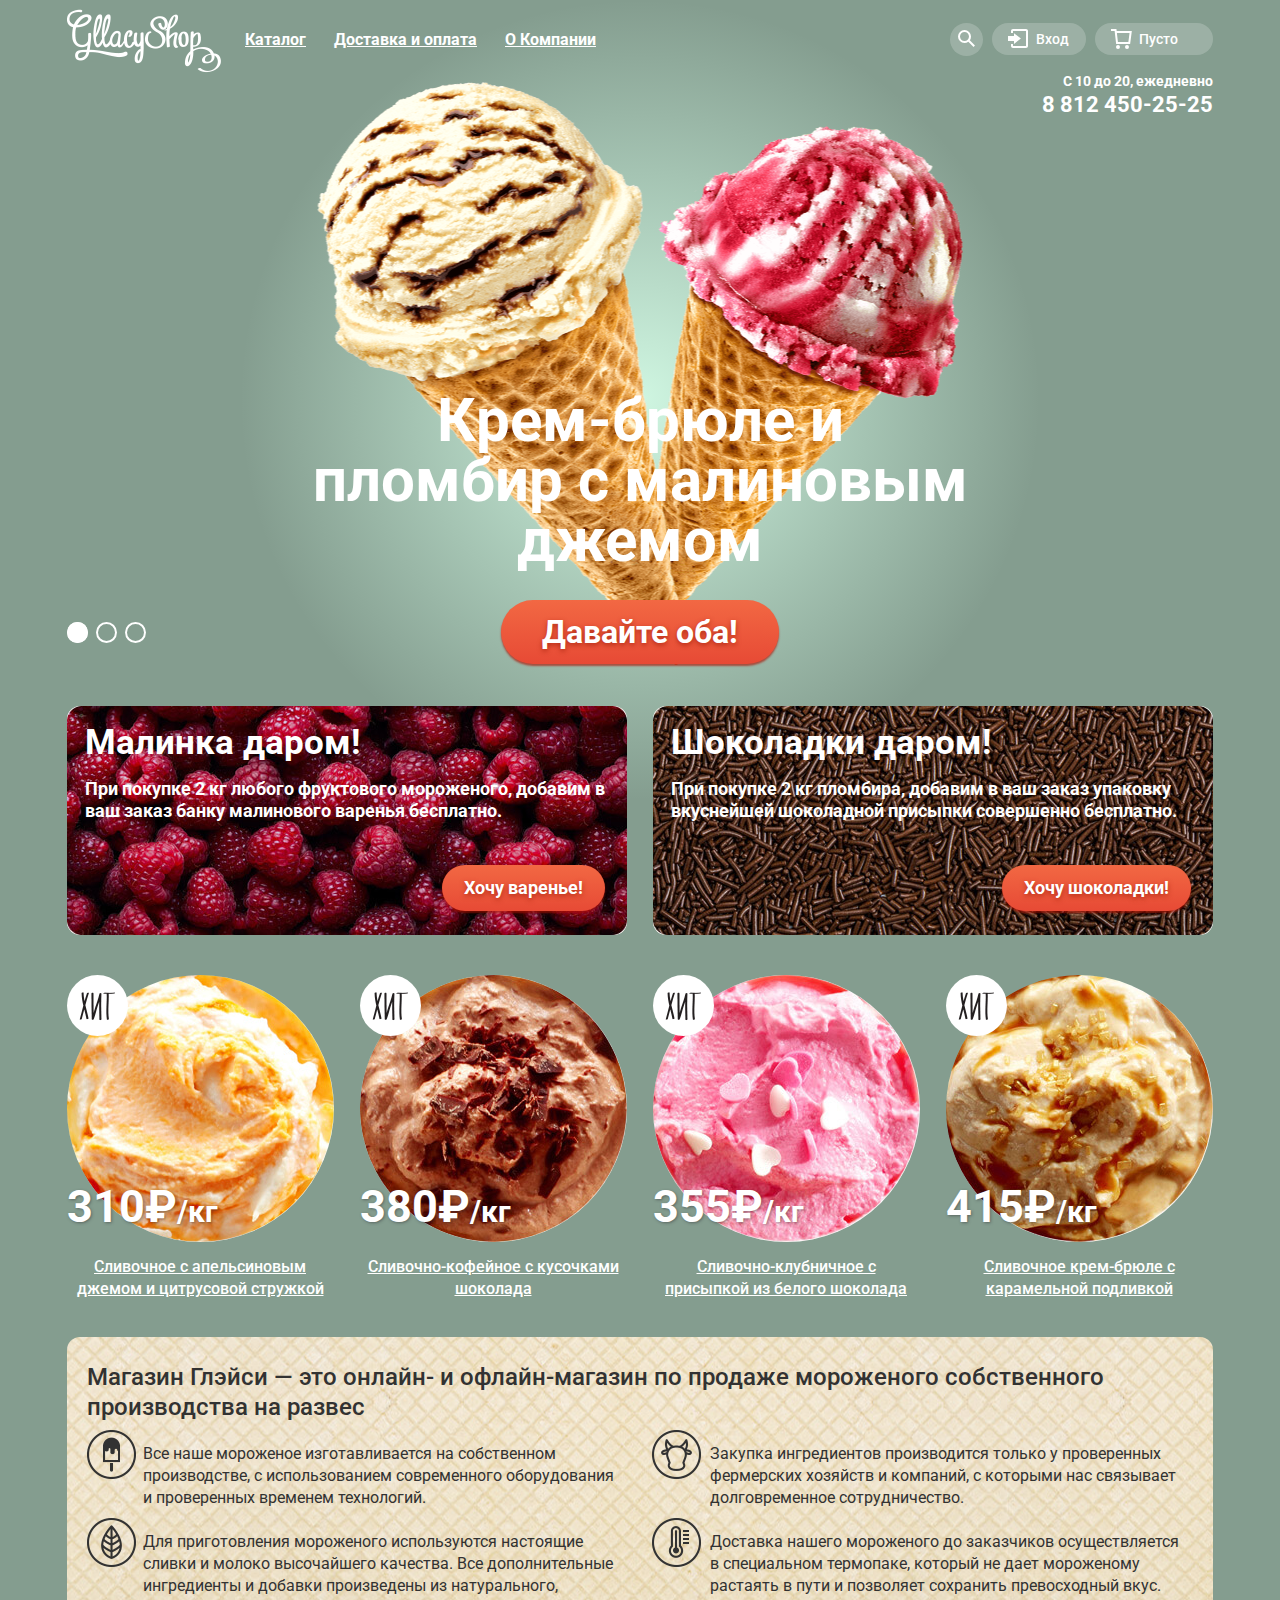
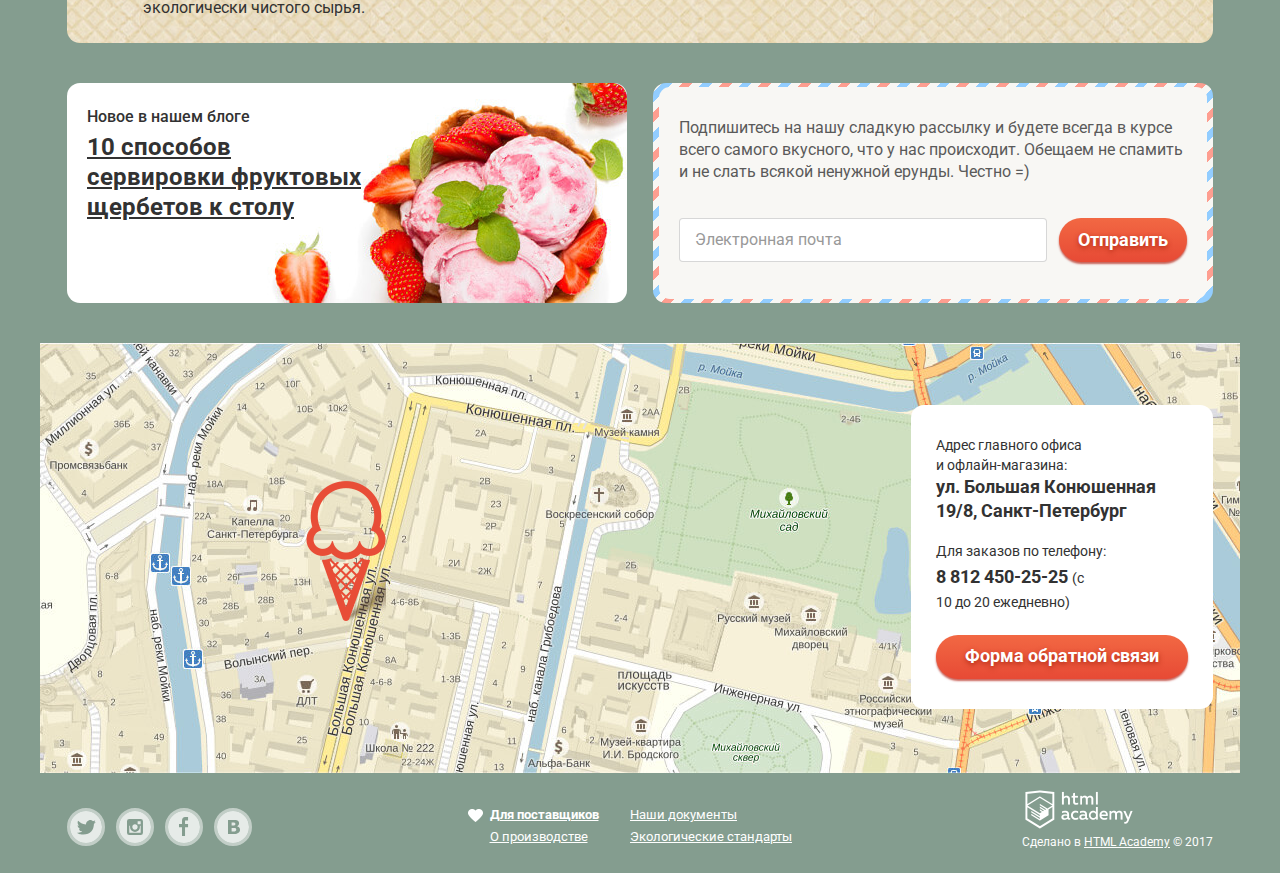
==== index.html @ e3d8ec38 "закончил стилизацию" ====
<!DOCTYPE html>
<html lang="ru">
  <head>
    <meta charset="utf-8">
    <title>Глейси</title>
    <link href="https://fonts.googleapis.com/css?family=Roboto:400,500,700&amp;subset=cyrillic" rel="stylesheet">
    <link rel="stylesheet" href="css/normalize.css">
    <link rel="stylesheet" href="css/style.css">
  </head>
  <body class="index-raspberries">
    <div class="container">
      <header class="main-header">
        <nav class="main-navigation">
          <a class="logo"><img src="img/logo.png" width="154" height="64" alt="Логотип магазина Глейси"></a>
          <ul class="menu-list">
            <li class="menu-item catalog">
              <a href="#">Каталог</a>
              <ul class="catalog-list">
                <li class="catalog-item">
                  <a href="#">Новинки</a>
                </li>
                <li class="catalog-item cream">
                  <a href="catalog-cream.html">Сливочное</a>
                </li>
                <li class="catalog-item">
                  <a href="#">Щербеты</a>
                </li>
                <li class="catalog-item">
                  <a href="#">Фруктовый лед</a>
                </li>
                <li class="catalog-item">
                  <a href="#">Мелорин</a>
                </li>
              </ul>
            </li>
            <li class="menu-item">
              <a href="#">Доставка и оплата</a>
            </li>
            <li class="menu-item">
              <a href="#">О Компании</a>
            </li>
          </ul>
          <ul class="user-navigation">
            <li class="navigation-item search-site">
              <a class="navigation-link search-link" href="#">
                <span class="visually-hidden">Поиск по сайту</span>
                <svg class="search-icon" xmlns="http://www.w3.org/2000/svg" width="17" height="17"><path fill="#FFF" d="M16.958 15.527L11.75 10.32A6.455 6.455 0 0 0 13 6.5 6.5 6.5 0 1 0 6.5 13a6.465 6.465 0 0 0 3.839-1.263l5.205 5.204 1.414-1.414zM6.5 11C4.019 11 2 8.981 2 6.5S4.019 2 6.5 2 11 4.019 11 6.5 8.981 11 6.5 11z"/></svg>
              </a>
              <form class="form-search" action="https://echo.htmlacademy.ru" method="post">
                <label class="visually-hidden" for="search">Введите запрос для поиска</label>
                <input class="input-search" type="search" id="search" name="search" placeholder="Что ищем?">
              </form>
            </li>
            <li class="navigation-item user-login">
              <a class="navigation-link login-link" href="#">
                <svg class="user-icon" xmlns="http://www.w3.org/2000/svg" width="21" height="19"><g fill="#FFF"><path d="M6 14.875L12.917 9.5 6 4.125v2.917H-.042v4.917H6z"/><path d="M18 0H5C3.9 0 3 .9 3 2v2h2V2h13v15H5v-2H3v2c0 1.1.9 2 2 2h13c1.1 0 2-.9 2-2V2c0-1.1-.9-2-2-2z"/></g></svg>
                Вход</a>
              <form class="user-data" action="https://echo.htmlacademy.ru" method="post">
                <label class="visually-hidden" for="user-email">Электронная почта</label>
                <input type="email" id="user-email" name="email" placeholder="Электронная почта">
                <label class="visually-hidden" for="user-password">Пароль</label>
                <input type="password" id="user-password" name="password" placeholder="Пароль">
                <div class="user-wrapper">
                  <button class="btn btn-user" type="submit" name="button">Войти</button>
                  <p>
                    <a class="restore-password" href="#">Забыли пароль?</a>
                    <a class="new-registration" href="#">Новая регистрация</a>
                  </p>
                </div>
              </form>
            </li>
            <li class="navigation-item basket">
              <a class="navigation-link basket-link" href="#">
                <span class="visually-hidden">Ваша карзина: </span>
                <svg class="basket-icon" xmlns="http://www.w3.org/2000/svg" width="21" height="20"><g fill="#FFF"><path d="M5.657 2.031L5.422 0H0v2h3.64l1.5 13h13.988l1.699-12.969H5.657zM17.372 13H6.922L5.888 4.031h12.66L17.372 13z"/><polygon points="5.888,4.031 6.922,13 17.372,13 18.548,4.031 "/><circle cx="6.984" cy="18" r="2"/><circle cx="15.984" cy="18" r="2"/></g></svg>
                Пусто</a>
            </li>
          </ul>
        </nav>
        <div class="header-contacts">
          <p class="header-time">С 10 до 20, ежедневно</p>
          <a class="header-telefon" href="tel:88124502525">8 812 450-25-25</a>
        </div>
      </header>
    </div>
    <main>
      <h1 class="visually-hidden">Магазин мороженного Глейси</h1>
      <div class="container">
        <section class="sliders">
          <ul class="slider-list">
            <li class="slider-item slider-active">
              <h2 class="slider-title">Крем-брюле и пломбир с малиновым джемом</h2>
			  <p class="slider-img image-raspberries">
			    <img width="647" height="584" src="img/raspberries.png" alt="Крем-брюле и пломбир с малиновым джемом">
			  </p>
              <a class="btn btn-slider" href="#">Давайте оба!</a>
            </li>
            <li class="slider-item">
              <h2 class="slider-title">Шоколадный пломбир и лимонный сорбет</h2>
			  <p class="slider-img image-lemon">
			    <img width="644" height="582" src="img/lemon.png" alt="Шоколадный пломбир и лимонный сорбет">
			  </p>
              <a class="btn btn-slider" href="#">Давайте оба!</a>
            </li>
            <li class="slider-item">
              <h2 class="slider-title">Пломбир с помадкой и клубничный щербет</h2>
			  <p class="slider-img image-strawberry">
			    <img width="639" height="582" src="img/strawberry.png" alt="Пломбир с помадкой и клубничный щербет">
			  </p>
              <a class="btn btn-slider" href="#">Давайте оба!</a>
            </li>
          </ul>
          <ul class="sliders-switch">
            <li class="switch-item">
              <button class="switch switch-active" type="button">
                <span class="visually-hidden">Слайд 1</span>
              </button>
            </li>
            <li class="switch-item">
              <button class="switch" type="button">
                <span class="visually-hidden">Слайд 2</span>
              </button>
            </li>
            <li class="switch-item">
              <button class="switch" type="button">
                <span class="visually-hidden">Слайд 3</span>
              </button>
            </li>
          </ul>
        </section>
        <section class="promotions">
          <h2 class="visually-hidden">Промо-акции магазина</h2>
          <ul class="promotion-list">
            <li class="promotion-item promotion-raspberries">
              <h3 class="promotion-title">Малинка даром!</h3>
              <p class="promotion-page">При покупке 2 кг любого фруктового мороженого, добавим в ваш заказ банку малинового варенья бесплатно.</p>
              <a class="btn btn-promotion" href="#">Хочу варенье!</a>
            </li>
            <li class="promotion-item promotion-chocolate">
              <h3 class="promotion-title">Шоколадки даром!</h3>
              <p class="promotion-page">При покупке 2 кг пломбира, добавим в ваш заказ упаковку вкуснейшей шоколадной присыпки совершенно бесплатно.</p>
              <a class="btn btn-promotion" href="#">Хочу шоколадки!</a>
            </li>
          </ul>
        </section>
        <section class="hits-products">
          <h2 class="visually-hidden">Лидеры продаж</h2>
          <ul class="product-list">
            <li class="product-item product-hit">
              <h3 class="product-title"><a href="#"><span class = "link">Сливочное с апельсиновым джемом и цитрусовой стружкой</span></a></h3>
              <p class="product-image">
                <img width="267" height="267" src="img/product1.jpg" alt="Сливочное с апельсиновым джемом и цитрусовой стружкой">
              </p>
              <p class="product-price">310₽<span class="price-weight">/кг</span></p>
              <a class="btn btn-product" href="#">Быстрый просмотр</a>
            </li>
            <li class="product-item product-hit">
              <h3 class="product-title"><a href="#">Сливочно-кофейное с кусочками шоколада</a></h3>
              <p class="product-image">
                <img width="267" height="267" src="img/product2.jpg" alt="Сливочно-кофейное с кусочками шоколада">
              </p>
              <p class="product-price">380₽<span class="price-weight">/кг</span></p>
              <a class="btn btn-product" href="#">Быстрый просмотр</a>
            </li>
            <li class="product-item product-hit">
              <h3 class="product-title"><a href="#">Сливочно-клубничное с присыпкой из белого шоколада</a></h3>
              <p class="product-image">
                <img width="267" height="267" src="img/product3.jpg" alt="Сливочно-клубничное с присыпкой из белого шоколада">
              </p>
              <p class="product-price">355₽<span class="price-weight">/кг</span></p>
              <a class="btn btn-product" href="#">Быстрый просмотр</a>
            </li>
            <li class="product-item product-hit">
              <h3 class="product-title"><a href="#">Сливочное крем-брюле с карамельной подливкой</a></h3>
              <p class="product-image">
                <img width="267" height="267" src="img/product4.jpg" alt="Сливочное с апельсиновым джемом и цитрусовой стружкой">
              </p>
              <p class="product-price">415₽<span class="price-weight">/кг</span></p>
              <a class="btn btn-product" href="#">Быстрый просмотр</a>
            </li>
          </ul>
        </section>
        <section class="info">
          <h2>Магазин Глэйси — это онлайн- и офлайн-магазин по продаже мороженого собственного производства на развес</h2>
          <ul class="info-list">
            <li class="info-item info-manufacture">
              <p>Все наше мороженое изготавливается на собственном производстве, с использованием современного оборудования и проверенных временем технологий.</p>
            </li>
            <li class="info-item info-provider">
              <p>Закупка ингредиентов  производится только у проверенных фермерских хозяйств и компаний, с которыми нас связывает долговременное сотрудничество.</p>
            </li>
            <li class="info-item info-ingredients">
              <p>Для приготовления мороженого используются настоящие сливки и молоко высочайшего качества. Все дополнительные ингредиенты и добавки произведены из натурального, экологически чистого сырья.</p>
            </li>
            <li class="info-item info-delivery">
              <p>Доставка нашего мороженого до заказчиков осуществляется в специальном термопаке, который не дает мороженому растаять в пути и позволяет сохранить превосходный вкус.</p>
            </li>
          </ul>
        </section>
        <div class="index-column">
          <article class="blog">
            <p class="blog-page">Новое в нашем блоге</p>
            <h2 class="blog-title">
              <a href="#">10 способов сервировки фруктовых щербетов к столу</a>
            </h2>
          </article>
          <section class="subscription">
            <h2 class="visually-hidden">Подписка на наши новости</h2>
            <div class="subscription-wrapper">
              <p class="subscription-page">Подпишитесь на нашу сладкую рассылку и будете всегда в курсе всего самого вкусного, что у нас происходит. Обещаем не спамить и не слать всякой ненужной ерунды. Честно =)</p>
              <form class="subscription-form" action="https://echo.htmlacademy.ru" method="post">
                <p class="form-email">
                  <label class="visually-hidden" for="email">Ваша электронная почта</label>
                  <input type="email" id="email" name="email" placeholder="Электронная почта">
                </p>
                <button class="btn btn-form" type="submit">Отправить</button>
              </form>
            </div>
          </section>
        </div>
      </div>
      <section class="contacts">
        <h2 class="visually-hidden">Наши контакты</h2>
        <div class="map">
          <p class="map-image">
            <img width="1200" height="430" src="img/map.jpg" alt="ул. Большая Конюшенная 19/8, Санкт-Петербург">
          </p>
          <iframe src="https://www.google.com/maps/embed?pb=!1m18!1m12!1m3!1d1998.6036253003151!2d30.32085871621117!3d59.9387191690541!2m3!1f0!2f0!3f0!3m2!1i1024!2i768!4f13.1!3m3!1m2!1s0x4696310fca145cc1%3A0x42b32648d8238007!2z0JHQvtC70YzRiNCw0Y8g0JrQvtC90Y7RiNC10L3QvdCw0Y8g0YPQuy4sIDE5LzgsINCh0LDQvdC60YIt0J_QtdGC0LXRgNCx0YPRgNCzLCDQoNC-0YHRgdC40Y8sIDE5MTE4Ng!5e0!3m2!1sru!2sby!4v1548536774749" width="1200" height="430" style="border:0" allowfullscreen></iframe>
        </div>
        <section class="address-telefon">
          <h2 class="visually-hidden">Наш адресс и телефон</h2>
          <div class="address">
            <p>Адрес главного офиса и офлайн-магазина:</p>
            <p class="address-page">ул. Большая Конюшенная 19/8, Санкт-Петербург</p>
          </div>
          <div class="telefon">
            <p>Для заказов по телефону:</p>
            <p class="telefon-page">8 812 450-25-25 <span class="work-time">(с 10 до 20 ежедневно)</span></p>
          </div>
          <a class="btn btn-feedback-open" href="#">Форма обратной связи</a>
        </section>
      </section>
    </main>
	<div class="container">
	  <footer class="main-footer">
        <ul class="footer-social">
          <li class="social-item">
            <a class="social-link social-tw" href="#">
              <span class="visually-hidden">Мы в твиттере</span>
              <svg xmlns="http://www.w3.org/2000/svg" width="32" height="32"><path fill="#FFF" d="M16 0C7.164 0 0 7.164 0 16c0 8.837 7.164 16 16 16 8.837 0 16-7.163 16-16 0-8.836-7.163-16-16-16zm7.944 12.809c-.251 6.516-3.463 10.832-10.992 10.702h-.486c-.447 0-4.543-.443-5.344-1.823 2.479.19 4.247-.406 5.12-1.136-1.048-.289-2.923-.461-3.251-2.848.384.104.618.221 1.299.113-1.307-.824-2.758-1.519-2.679-3.643.311.317 1.164.518 1.46.457-.768-.233-2.149-3.244-.974-4.781 1.984 1.79 4.075 3.482 7.804 3.643.227-2.214 1.24-3.699 3.168-4.325 1.84-.479 3.255.26 3.901 1.138.737-.224 1.453-.466 2.193-.685-.004.833-.569 1.463-.935 1.709.747.165 1.423-.475 1.423-.475-.184.963-1.094 1.725-1.707 1.954z"/></svg>
            </a>
          </li>
          <li class="social-item">
            <a class="social-link social-inst" href="#">
              <span class="visually-hidden"> мы в инстаграме</span>
              <svg xmlns="http://www.w3.org/2000/svg" width="32" height="32"><g fill="#FFF"><path d="M20.916 16a4.938 4.938 0 1 1-9.877 0c0-.394.051-.773.138-1.14h-.897v6.838h11.396V14.86h-.897c.086.367.137.746.137 1.14z"/><path d="M15.978 18.659c1.466 0 2.659-1.193 2.659-2.659s-1.193-2.659-2.659-2.659c-1.466 0-2.659 1.193-2.659 2.659s1.192 2.659 2.659 2.659zM18.637 10.302h3.039v3.039h-3.039z"/><path d="M16 0C7.164 0 0 7.164 0 16c0 8.837 7.164 16 16 16 8.837 0 16-7.163 16-16 0-8.836-7.163-16-16-16zm7.955 21.698a2.285 2.285 0 0 1-2.279 2.279H10.279A2.285 2.285 0 0 1 8 21.698V10.302a2.286 2.286 0 0 1 2.279-2.279h11.396a2.286 2.286 0 0 1 2.279 2.279v11.396z"/></g></svg>
            </a>
          </li>
          <li class="social-item">
            <a class="social-link social-fb" href="#">
              <span class="visually-hidden">Мы в фейсбуке</span>
              <svg xmlns="http://www.w3.org/2000/svg" width="32" height="32"><path fill="#FFF" d="M16 0C7.164 0 0 7.163 0 16s7.164 16 16 16c8.837 0 16-7.164 16-16S24.837 0 16 0zm4.062 9.455h-3.021v3.444h3.021v3.445h-3.021v8.61H14.02v-8.61H11v-3.445h3.021V9.455c0-1.902 1.353-3.445 3.021-3.445h3.021v3.445z"/></svg>
            </a>
          </li>
          <li class="social-item">
            <a class="social-link social-vk" href="#">
              <span class="visually-hidden">Мы во вконтакте</span>
              <svg xmlns="http://www.w3.org/2000/svg" width="32" height="32"><g fill="#FFF"><path d="M16.637 14.495c.402-.019.719-.082.951-.188.326-.145.54-.33.641-.559.101-.229.15-.496.15-.797 0-.232-.058-.465-.174-.697-.116-.232-.322-.405-.617-.517-.264-.1-.592-.155-.984-.165a76.242 76.242 0 0 0-1.652-.014h-.339v2.965h.565c.571 0 1.057-.009 1.459-.028zM18.118 17.084c-.282-.081-.672-.125-1.166-.132a127.97 127.97 0 0 0-1.55-.009h-.79v3.493h.264c1.014 0 1.74-.003 2.18-.009a3.2 3.2 0 0 0 1.212-.245c.377-.157.633-.364.774-.625s.214-.562.214-.9c0-.446-.088-.788-.261-1.03-.17-.241-.464-.423-.877-.543z"/><path d="M16 0C7.164 0 0 7.164 0 16c0 8.837 7.164 16 16 16 8.837 0 16-7.163 16-16 0-8.836-7.163-16-16-16zm6.602 20.531a3.73 3.73 0 0 1-1.124 1.327c-.552.415-1.161.71-1.823.886s-1.501.264-2.519.264h-6.121V8.987h5.443c1.13 0 1.957.038 2.48.113a5.126 5.126 0 0 1 1.561.5c.533.27.929.632 1.189 1.087.26.455.392.975.392 1.558 0 .678-.179 1.278-.536 1.795-.358.518-.863.92-1.517 1.208v.075c.917.182 1.642.559 2.179 1.13.537.571.807 1.325.807 2.261 0 .678-.138 1.283-.411 1.817z"/></g></svg>
            </a>
          </li>
        </ul>
        <table class="footer-info">
          <tr class="first-row">
            <td class="footer-info-item footer-info-heart"><a href="#">Для поставщиков</a></td>
            <td class="footer-info-item"><a href="#">Наши документы</a></td>
          </tr>
          <tr class="second-row">
            <td class="footer-info-item"><a href="#">О производстве</a></td>
            <td class="footer-info-item"><a href="#">Экологические стандарты</a></td>
          </tr>
        </table>
        <div class="copyright">
          <a class="copyright-icon" href="#">
            <img src="img/logo-htmlacademy.png" width="108" height="39" alt="Логотип HTML Academy">
          </a>
          <p>Сделано в <a class="copyright-link" href="#">HTML Academy</a> © 2017</p>
        </div>
      </footer>
	</div>
    <section class="feedback">
      <h2 class="feedback-title">Мы обязательно вам ответим!</h2>
      <button class="close-feedback" type="button"><span class="visually-hidden">Закрыть форму</span></button>
      <form class="feedback-form" action="https://echo.htmlacademy.ru" method="post">
        <p class="feedback-name">
          <label class="visually-hidden" for="feedback-name">Ваше имя</label>
          <input type="text" id="feedback-name" name="name" placeholder="Как вас зовут?">
        </p>
        <p class="feedback-email">
          <label class="visually-hidden" for="feedback-email">Ваша электронная почта</label>
          <input type="email" id="feedback-email" name="email" placeholder="Ваша почта для ответа?">
        </p>
        <p class="feedback-message">
          <label class="visually-hidden" for="feedback-message">Текст обращения</label>
          <textarea name="message" id="feedback-message" rows="8" cols="80" placeholder="Напишите что-нибудь..."></textarea>
        </p>
        <button class="btn btn-feedback" type="submit">Отправить</button>
      </form>
    </section>
    <div class="overlay"></div>
  </body>
</html>
---- css/style.css ----
body {
  margin: 0;
  min-width: 1200px;

  font-family: 'Roboto', Arial, sans-serif;
  font-size: 16px;
  font-weight: 400;
  color: #323232;
  line-height: 22px;

  background-color: #849d8f;
}

.index-raspberries {
  background-image: radial-gradient(circle closest-side at 50% 400px, #cff6e1, transparent);
}

.index-lemon {
  background-color: #8996a6;
  background-image: radial-gradient(circle closest-side at 50% 400px, #d6ebfc, transparent);
}

.index-strawberry {
  background-color: #9d8b84;
  background-image: radial-gradient(circle closest-side at 50% 400px, #f9e3da, transparent);
}

.container {
  width: 1146px;
  margin: 0 auto;
  padding: 0 27px;
}

.btn {
  display: inline-block;
  padding: 10px 25px;

  color: #ffffff;
  font-weight: 700;
  text-shadow: 0 2px 5px rgba(160, 32, 11, 0.76);
  vertical-align: middle;

  background-color: #ffffff;
  background-image: linear-gradient(to top, #e74a35 0%, #f26843 100%);
  box-shadow: 0 2px 2px rgba(172, 16, 0, 0.64);
}

.btn:hover {
  background-color: rgba(255, 255, 255, 0.2);
  box-shadow: 0 2px 2px #ac1000;
}

.btn:active {
  background-color: rgba(255, 255, 255, 0.07);
  background-image: linear-gradient(to top, #f26843 0%, #e74a35 100%);
  box-shadow: inset 0 2px 2px #942718;
}

.visually-hidden:not(:focus):not(:active),
input[type="checkbox"].visually-hidden,
input[type="radio"].visually-hidden {
  position: absolute;

  width: 1px;
  height: 1px;
  margin: -1px;
  border: 0;
  padding: 0;

  white-space: nowrap;
  text-transform: none;

  -webkit-clip-path: inset(100%);

          clip-path: inset(100%);
  clip: rect(0 0 0 0);
  overflow: hidden;
}


img {
    max-width: 100%;
    height: auto;
}

a {
  text-decoration: none;
}

.main-navigation {
  display: flex;
  padding-top: 9px;
}

.logo {
  margin-bottom: auto;
  width: 154px;
  height: 64px;
}

.menu-list {
  display: flex;
  flex-wrap: wrap;
  margin: 0;
  margin-left: 10px;
  padding: 0;

  list-style: none;
}

.menu-item {
  position: relative;

  margin-top: 15px;
  margin-bottom: auto;
  padding-bottom: 5px;
}

.menu-item > a {
  display: block;
  padding: 5px 14px;

  color: #ffffff;
  font-weight: 700;
  text-decoration: underline;
  vertical-align: middle;

  border-radius: 16px;
}

.menu-item > a:hover {
  color: #333333;
  text-decoration: none;

  background-color: #f7f6f3;
}

.menu-item > a:active {
  color: #333333;
  text-decoration: none;

  background-color: #ededed;
  box-shadow: inset 0 2px 1px #696969;
}

.menu-item .current {
  text-decoration: none;

  background-color: #d07058;
}

.catalog-list {
  position: absolute;
  top: 37px;
  left: -6px;
  z-index: 10;


  display: none;
  flex-direction: column;
  margin: 0;
  padding: 0;

  background-color: #f8f7f4;
  border-radius: 5px;
  box-shadow: 0 20px 20px rgba(0, 0, 0, 0.4);

  list-style: none;
}

.catalog:hover .catalog-list {
  display: flex;
}

.catalog-item {
  margin-bottom: 3px;
}

.catalog-item:first-child {
  position: relative;

  margin-top: 5px;
  margin-bottom: 11px;
}

.catalog-item:first-child::before {
  content: '';

  position: absolute;
  bottom: -5px;
  left: 6px;

  height: 1px;
  width: 89.5%;

  background-color: rgba(53, 53, 53, 0.2);
}

.catalog-item:last-child {
  margin-bottom: 5px;
}

.catalog-item a {
  display: block;
  padding: 6px 20px;
  min-width: 143px;
  box-sizing: border-box;

  color: #323232;
  font-size: 14px;
  line-height: 16px;
}

.catalog-item:first-child a {
  font-weight: 700;
}

.catalog-item a[href]:hover {
  background-color: #fbded7;
}

.catalog-item a[href]:active {
  background-color: #f6b5a5;
}

.catalog-item a:not([href]) {
  background-color: #d07058;
}

.user-navigation {
  display: flex;
  flex-wrap: wrap;
  margin: 0;
  margin-left: auto;
  padding: 0;

  list-style: none;
}

.navigation-item {
  position: relative;

  margin-left: 9px;
  margin-top: 14px;
  margin-bottom: auto;
  padding-bottom: 4px;
}

.navigation-link {
  position: relative;

  display: block;
  padding: 8px 17px;
  padding-left: 44px;

  color: #ffffff;
  font-size: 14px;
  font-weight: 500;
  line-height: 16px;
  vertical-align: middle;

  background-color: rgba(255, 255, 255, 0.2);
  border-radius: 16px;
}

.search-link {
  padding: 0;
  height: 33px;
  width: 33px;

  border: none;
  border-radius: 50%;
}

.navigation-link:hover {
  color: #323232;

  background-color: #f8f7f4;
}

.navigation-link:active {
  opacity: 0.5;
}

.navigation-link svg {
  position: absolute;
  top: 7px;
  left: 8px;
}

.login-link svg,
.basket-link svg {
  top: 6px;
  left: 16px;
}

.navigation-link:hover path,
.navigation-link:hover circle {
  fill: #000000;
}

.form-search {
  position: absolute;
  top: 37px;
  right: 0;
  z-index: 10;

  display: none;
  padding: 20px 15px;

  background-color: #f8f7f4;
  border-radius: 5px;
  box-shadow: 0 20px 20px rgba(0, 0, 0, 0.4);
}

.search-site:hover .form-search {
  display: block;
}

.input-search {
  padding: 9px 14px;
  width: 311px;
  box-sizing: border-box;

  color: #323232;
  font-size: 14px;
  font-weight: 700;
  line-height: 24px;

  background-color: #ffffff;
  border: 1px solid #d3d3d2;
  border-radius: 5px;
}

.input-search:hover {
  padding: 8px 13px;

  border: 2px solid rgba(154, 154, 154, 0.52);
}

.input-search:focus {
  padding: 8px 13px;

  border: 2px solid rgba(46, 136, 228, 0.52);
  outline: none;
}

.user-data {
  position: absolute;
  top: 37px;
  right: 0;
  z-index: 10;

  display: none;
  padding: 20px 17px;
  padding-left: 19px;
  padding-bottom: 22px;

  background-color: #f8f7f4;
  border-radius: 5px;
  box-shadow: 0 20px 20px rgba(0, 0, 0, 0.4);
}

.user-login:hover .user-data {
  display: block;
}

.user-data input {
  margin-bottom: 20px;
  padding: 9px 14px;
  width: 241px;
  box-sizing: border-box;

  color: #323232;
  font-size: 14px;
  font-weight: 700;
  line-height: 24px;

  background-color: #ffffff;
  border: 1px solid #d3d3d2;
  border-radius: 5px;
}

.user-wrapper {
  display: flex;
}

.btn-user {
  margin-bottom: auto;

  font-size: 18px;
  line-height: 24px;

  border: none;
  border-radius: 22px;
}

.user-wrapper p {
  display: flex;
  flex-direction: column;
  margin: 0;
  margin-left: auto;
  margin-right: 3px;
}

.user-data a {
  position: relative;

  margin-right: auto;

  color: #323232;
  font-size: 13px;
  line-height: 24px;
}

.user-data a::before {
  content: '';

  position: absolute;
  bottom: 4px;
  left: 0;

  height: 1px;
  width: 100%;

  background-color: rgba(0, 0, 0, 0.3);
}

.user-data a:hover,
.user-data a:active {
  color: #e84d37;
}

.user-data a:hover::before,
.user-data a:active::before {
  background-color: rgba(236, 89, 60, 0.3);
}

.basket-link {
  padding-right: 35px;
}

.basket-full {
  padding-right: 17px;
}

.basket-icon polygon {
  fill: transparent;
}

.basket-full path,
.basket-full:hover path,
.basket-full:active path,
.basket-full circle,
.basket-full:hover circle,
.basket-full:active circle {
  fill: #000000;
}

.basket-full polygon,
.basket-full:hover polygon,
.basket-full:active polygon {
  fill: #e84d37;
}

.basket-wrapper {
  position: absolute;
  top: 36px;
  right: 0;
  z-index: 10;

  display: none;
  flex-direction: column;
  padding: 20px 15px;
  width: 510px;

  background-color: #f8f7f4;
  border-radius: 5px;
  box-shadow: 0 20px 20px rgba(0, 0, 0, 0.4);
}

.basket-list {
  color: #323232;
  font-size: 13px;
  font-weight: 400;
  line-height: 16px;

  border-bottom: 1px solid #cacac7;
  border-collapse: collapse;
}

.basket-product td {
  padding: 10px 0;
  padding-right: 14px;
  padding-bottom: 20px;

  vertical-align: top;
}

.basket-product:last-child td {
  padding-bottom: 15px;
}

.btn-delete {
  position: relative;

  display: block;
  padding: 0;
  height: 11px;
  width: 11px;

  border: none;
  background-color: transparent;
  cursor: pointer;
}

.btn-delete:hover {
  opacity: 0.7;
}

.btn-delete::before,
.btn-delete::after {
  content: '';

  position: absolute;
  left: 0;

  height: 1px;
  width: 14px;

  background-color: #2c2829;
}

.btn-delete::before {
  top: 0;

  transform-origin: 0 0;
  transform: rotate(45deg);
}

.btn-delete::after {
  bottom: 0;

  transform-origin: 0 0;
  transform: rotate(-45deg);
}

.basket-product .product-imge {
  padding-top: 0;
  height: 33px;
  width: 33px;
}

.product-imge img {
  display: block;
}

.basket-product .product-name {
  padding-right: 30px;
  width: 216px;
}

.product-name a {
  color: #323232;
}

.product-name a:hover,
.product-name a:active {
  color: #e84d37;
}

.basket-product .product-weight {
  padding-right: 29px;
}

.price-kilo {
  color: #999999;
}

.basket-price {
  margin: 15px 0;
  margin-bottom: 13px;

  font-size: 15px;
  font-weight: 700;
  line-height: 18px;
  text-align: right;
}

.btn-basket {
  margin-left: auto;
  padding: 10px 14px;

  font-size: 18px;
  line-height: 24px;

  border-radius: 22px;
}

.basket:hover .basket-wrapper {
  display: flex;
}

.header-contacts {
  display: flex;
  flex-direction: column;
  margin-left: auto;

  color: #ffffff;
  font-weight: 700;
  text-align: right;
}

.header-time {
  margin: 0;
  margin-bottom: 4px;

  font-size: 14px;
  line-height: 16px;
}

.header-telefon {
  color: #ffffff;
  font-size: 22px;
  line-height: 24px;
}

.header-telefon:hover {
  text-decoration: underline;
}

.header-wrapper {
  display: flex;
}

.breadcrumbs {
  display: flex;
  margin: 0;
  margin-bottom: auto;
  padding: 0;

  color: #ffffff;
  font-size: 14px;
  line-height: 16px;

  list-style: none;
}

.breadcrumbs-item {
  position: relative;

  margin-top: 26px;
  margin-right: 21px;
}

.breadcrumbs-item:last-child {
  margin-right: 0;
}

.breadcrumbs-item:not(:last-child)::before {
  content: '»';

  position: absolute;
  bottom: 3px;
  right: -14px;
}

.breadcrumbs-item a {
  color: #ffffff;
  text-decoration: underline;
}

.breadcrumbs-item a:hover,
.breadcrumbs-item a:active {
  color: #ffbc9e;
}

.sliders {
  position: relative;

  margin-bottom: 42px;
}

.slider-list {
  margin: 0;
  padding: 0;

  list-style: none;
}

.slider-item {
  position: relative;

  display: none;
  flex-direction: column;
  align-items: center;
  padding-top: 274px;
}

.slider-title {
  margin: 0;
  margin-bottom: 29px;
  width: 670px;

  color: #ffffff;
  font-size: 60px;
  font-weight: 700;
  line-height: 60px;
  text-align: center;
}

.slider-img {
  position: absolute;
  top: -35px;
  left: 50%;
  z-index: -1;

  margin: 0;

  line-height: 0;

  transform: translateX(-50%);
}

.image-raspberries{
  height: 584px;
  width: 647px;
}

.image-lemon{
  height: 582px;
  width: 644px;
}

.image-strawberry{
  height: 582px;
  width: 639px;
}

.btn-slider {
  padding: 10px 41px;

  font-size: 32px;
  font-weight: 700;
  line-height: 44px;

  border-radius: 32px;
}

.slider-active {
  display: flex;
}

.sliders-switch {
  position: absolute;
  left: 0;
  bottom: 21px;

  display: flex;
  margin: 0;
  padding: 0;

  list-style: none;
}

.switch-item:not(:first-child) {
  margin-left: 8px;
}

.switch {
  display: block;
  padding: 0;
  height: 21px;
  width: 21px;
  box-sizing: border-box;

  border: none;
  border-radius: 50%;
  background-color: transparent;
  box-shadow: inset 0 0 0 2px #ffffff;
  cursor: pointer;
}

.switch:hover {
  background-color: rgba(255, 255, 255, 0.4);
}

.switch:active,
.switch-active,
.switch-active:hover {
  background-color: #ffffff;
}

.promotions {
  margin-bottom: 40px;
}

.promotion-list {
  margin: 0;
  margin-left: -26px;
  padding: 0;

  display: flex;
  flex-wrap: wrap;

  list-style: none;
}

.promotion-item {
  display: flex;
  flex-direction: column;
  padding: 16px 22px;
  padding-left: 18px;
  margin-left: 26px;
  width: 520px;

  background-color: #54201b;
  background-repeat: no-repeat;
  background-position: left top;
  border-radius: 13px;
}

.promotion-raspberries {
  background-image: url('../img/raspberries-background.jpg');
}

.promotion-chocolate {
  background-image: url('../img/chocolate-background.jpg');
}

.promotion-title {
  margin: 0;
  margin-bottom: 15px;

  color: #ffffff;
  font-size: 35px;
  font-weight: 700;
  line-height: 41px;
}

.promotion-page {
  margin: 0;
  margin-bottom: 43px;

  color: #ffffff;
  font-size: 18px;
  font-weight: 700;
  line-height: 22px;
}

.btn-promotion {
  margin-left: auto;
  margin-bottom: 8px;
  padding: 11px 22px;

  color: #ffffff;
  font-size: 18px;
  font-weight: 700;
  line-height: 24px;

  border-radius: 23px;
}

.product-list {
  display: flex;
  flex-wrap: wrap;
  margin: 0;
  margin-left: -26px;
  padding: 0;

  list-style: none;
}

.product-item {
  position: relative;

  display: flex;
  flex-direction: column;
  margin-left: 26px;
  margin-bottom: 37px;
  width: 267px;
}

.product-item:hover * {
  z-index: 2;
}

.product-item::before {
  content: '';

  position: absolute;
  top: -6px;
  left: -13px;
  z-index: 1;

  display: none;
  height: 405px;
  width: 293px;

  background-color: rgba(255, 255, 255, 0.2);
  border-radius: 4px;
  box-shadow: 0 20px 20px 0 rgba(0, 0, 0, 0.4);
}

.product-title {
  margin: 0;
  order: 2;
  width: 266px;

  font-size: 16px;
  font-weight: 500;
  line-height: 22px;
  text-align: center;
}

.product-title a {
  color: #ffffff;
  text-decoration: underline;
}

.product-title a:hover,
.product-title a:active {
  color: #ffbc9e;
}

.product-image {
  margin: 0;
  margin-bottom: 14px;
  order: 1;
  height: 267px;
  width: 267px;
}

.product-image img {
  border-radius: 50%;
}

.product-hit::after {
  content: '';

  position: absolute;
  top: 0;
  left: 0;
  z-index: 2;

  height: 61px;
  width: 61px;

  background-color: #ffffff;
  background-image: url('../img/hit.png');
  background-position: center;
  background-repeat: no-repeat;
  border-radius: 50%;
}

.product-price {
  position: absolute;
  top: 209px;
  left: 0;

  margin: 0;

  color: #ffffff;
  font-size: 45px;
  font-weight:700;
  line-height: 45px;
  text-shadow: 1px 1px 3px rgba(49, 50, 53, 0.5);
}

.price-weight {
  font-size: 30px;
}

.btn-product {
  position: absolute;
  top: 333px;
  left: 33px;

  display: none;
  padding: 10px 17px;
  padding-left: 16px;
  margin: 0 auto;

  color: #fefefe;
  font-size: 18px;
  font-weight: 700;
  line-height: 24px;

  border-radius: 22px;
}

.product-item:hover::before,
.product-item:hover .btn-product {
  display: block;
}

.info {
  margin-bottom: 40px;
  padding: 25px 20px;
  padding-bottom: 18px;

  background-color: #eee2cc;
  background-image: url('../img/wafer-background.jpg');
  background-position: center;
  background-repeat: repeat;
  border-radius: 13px;
}

.info h2 {
  margin: 0;
  margin-bottom: 5px;

  font-size: 24px;
  font-weight: 500;
  line-height: 30px;
}

.info-list {
  display: flex;
  flex-wrap: wrap;
  margin: 0;
  padding: 0;

  list-style: none;
}

.info-item {
  margin-left: 33px;
  margin-bottom: 6px;
  padding-left: 58px;
  padding-top: 16px;
  width: 476px;

  font-size: 16px;
  font-weight: 400;
  line-height: 22px;

  background-repeat: no-repeat;
  background-position: top 3px left;
}

.info-item:nth-child(odd) {
  margin-left: 0;
  padding-left: 56px;
}

.info-manufacture {
  background-image: url('../img/ice.png');
}

.info-provider {
  background-image: url('../img/cow.png');
}

.info-ingredients {
  background-image: url('../img/leaf.png');
}

.info-delivery {
  background-image: url('../img/thermometer.png');
}

.info-item p {
  margin: 0;
}

.index-column {
  display: flex;
  flex-wrap: wrap;
  justify-content: space-between;
}

.blog {
  padding: 23px 20px;
  padding-right: 259px;
  margin-bottom: 40px;
  width: 281px;

  background-color: #ffffff;
  background-image: url('../img/strawberry-background.jpg');
  background-repeat: no-repeat;
  background-position: left top;
  border-radius: 13px;
}

.blog-page {
  margin: 0;
  margin-bottom: 4px;

  font-size: 16px;
  font-weight: 500;
  line-height: 22px;
}

.blog-title {
  margin: 0;
  margin-bottom: 58px;

  font-size: 24px;
  font-weight: 700;
  line-height: 30px;
  text-decoration: underline;
}

.blog-title a {
  color: #323232;
}

.blog-title a:hover,
.blog-title a:active {
  color: #e84d37;
}

.subscription {
  margin-bottom: 40px;
  padding: 4px 6px;
  width: 548px;

  background-image: repeating-linear-gradient(135deg, #f8f7f4 0, #f8f7f4 7px, #92cdff 7px, #92cdff 14px, #f8f7f4 14px, #f8f7f4 21px, #fe9e90 21px, #fe9e90 28px);
  border-radius: 13px;
}

.subscription-wrapper {
  padding: 30px 20px;

  background-color: #f8f7f4;
  border-radius: 11px;
}

.subscription-page {
  margin: 0;
  margin-bottom: 35px;

  color: #5a5a5a;
}

.subscription-form {
  display: flex;
  flex-wrap: wrap;
  justify-content: space-between;
  margin-bottom: 7px;
}

.form-email {
  margin: 0;
}

.form-email input {
  padding: 9px 15px;
  width: 368px;
  box-sizing: border-box;

  color: #323232;
  font-size: 16px;
  font-weight: 400;
  line-height: 24px;

  background-color: #ffffff;
  border: 1px solid rgba(178, 178, 178, 0.52);
  border-radius: 4px;
}

.form-email input:hover {
  padding: 8px 14px;

  border: 2px solid rgba(154, 154, 154, 0.52);
}

.form-email input:focus {
  padding: 8px 14px;

  border: 2px solid rgba(46, 136, 228, 0.52);
  outline: none;
}

.btn-form {
  padding: 10px 19px;

  font-size: 18px;
  line-height: 24px;

  border: none;
  border-radius: 22px;
}

.contacts {
  position: relative;

  margin: 0 auto;
  margin-bottom: 17px;
  width: 1200px;
}

.map {
  height: 430px;
  width: 100%;
}

.map iframe {
  position: absolute;
}

.map-image {
  position: absolute;

  margin: 0;
}

.map-image img {
  display: block;
}

.map-image::before {
  content: '';

  position: absolute;
  top: 138px;
  left: 266px;

  height: 140px;
  width: 80px;

  background-image: url('../img/ice-pin.png');
}

.address-telefon {
  position: absolute;
  top: 62px;
  right: 27px;

  padding: 30px 25px;
  width: 252px;

  background-color: #ffffff;
  border-radius: 13px;
}

.address p,
.telefon p {
  margin: 0;

  font-size: 14px;
  font-weight: 400;
  line-height: 20px;
}

.address p:first-child {
  width: 150px;
}

.telefon p:first-child {
  margin-bottom: 4px;
}

.address .address-page,
.telefon .telefon-page {
  font-size: 18px;
  font-weight: 700;
  line-height: 24px;
}

.address .address-page {
  margin-bottom: 18px;
}

.telefon .telefon-page {
  margin-bottom: 22px;
}

.telefon .telefon-page {
  width: 153px;
}

.work-time {
  font-size: 14px;
  font-weight: 400;
  line-height: 22px;
}

.btn-feedback-open {
  display: block;
  padding: 9px 27px;
  padding-bottom: 11px;

  font-size: 18px;
  line-height: 24px;
  text-align: center;

  border-radius: 22px;
}

.inner-title {
  margin: 25px 0;
  margin-top: 2px;

  color: #ffffff;
  font-size: 35px;
  font-weight: 700;
  line-height: 41px;
}

.filter-form {
  display: flex;
  flex-wrap: wrap;
  margin-left: -14px;
  margin-bottom: 23px;
  width: 874px;

  color: #ffffff;
}

.filter-item {
  margin-left: 14px;
  margin-bottom: 16px;
}

.filter-title {
  margin: 0;
  margin-left: 16px;
  margin-bottom: 7px;

  font-size: 14px;
  font-weight: 500;
  line-height: 16px;
}

.sorting-select {
  padding: 9px 16px;
  padding-right: 30px;
  width: 194px;
  box-sizing: border-box;

  color: #ffffff;
  font-size: 16px;
  font-weight: 500;
  line-height: 18px;

  background-color: rgba(255, 255, 255, 0.2);
  background-image: url('../img/arrow-down-white.png');
  background-position: right 16px top 13px;
  background-repeat: no-repeat;
  border: none;
  border-radius: 18px;

  appearance: none;
  -webkit-appearance: none;
}

.sorting-select:hover {
  color: #323232;

  background-image: url('../img/arrow-down-black.png');
}

.sorting-select option {
  padding: 3px 20px;

  color: #323232;
  font-size: 14px;
  font-weight: 400;
  line-height: 16px;
}

.price-wrapper {
  display: flex;
  flex-wrap: wrap;
  width: 220px;
}

.price-value {
  margin: 0;
  margin-left: 4px;
  margin-right: auto;

  font-size: 14px;
  font-weight: 500;
  line-height: 16px;
}

.min-max {
  position: relative;

  margin: 0;
  height: 4px;
  width: 100%;

  border-style: solid;
  border-width: 16px 22px;
  border-color: rgba(255, 255, 255, 0.2);
  border-radius: 18px;
}

.min-max::before {
  content: '';

  position: absolute;
  top: 0;
  left: 0;

  width: 100%;
  height: 4px;

  background-color: rgba(255, 255, 255, 0.5);
}

.line {
  position: absolute;
  top: 0;
  left: 17px;

  width: 106px;
  height: 4px;

  background-color: #ffffff;
}

.min,
.max {
  position: absolute;
  top: -8px;
  z-index: 1;

  padding: 0;
  width: 20px;
  height: 20px;

  background-color: #ababab;
  border: none;
  border-radius: 50%;
  box-shadow: inset 0 0 0 8px #ffffff;

  cursor: pointer;
}

.min {
  left: 13px;
}

.max {
  left: 110px;
}

.min:hover,
.max:hover,
.min:focus,
.max:focus {
  transform: scale(1.1);
}

.fat-list {
  display: flex;
  margin: 0;
  padding: 0 14px;

  font-weight: 500;
  line-height: 18px;

  background-color: rgba(255, 255, 255, 0.2);
  border-radius: 18px;

  list-style: none;
}

.fat-item {
  margin-left: 18px;
}

.fat-item:first-child {
  margin-left: 0;
}

.fat-list label {
  position: relative;

  display: block;
  padding: 9px 32px;
  padding-right: 0;
}

.fat-list label::before {
  content: '';

  position: absolute;
  top: 7px;
  left: 0;

  height: 22px;
  width: 22px;

  border-radius: 50%;
  box-shadow: inset 0 0 0 4px rgba(255, 255, 255, 0.8);
}

.fat-list input:checked + label::after {
  content: '';

  position: absolute;
  top: 14px;
  left: 7px;

  height: 8px;
  width: 8px;

  background-color: rgba(255, 255, 255, 0.8);
  border-radius: 50%;
}

.fat-list label:hover::before {
  box-shadow: inset 0 0 0 4px #ffffff;
}

.fat-list input:checked + label:hover::after {
  background-color: #ffffff;
}

.fat-list input:focus + label::before {
  outline: 2px solid #4d90fe;
}

.fat-list input:disabled + label::before {
  box-shadow: inset 0 0 0 4px rgba(255, 255, 255, 0.4);
}

.fat-list input:disabled:checked + label::after {
  background-color: rgba(255, 255, 255, 0.4);
}

.filler-list {
  display: flex;
  margin: 0;
  padding: 0 16px;

  font-weight: 500;
  line-height: 18px;

  background-color: rgba(255, 255, 255, 0.2);
  border-radius: 18px;

  list-style: none;
}

.filler-item {
  margin-left: 20px;
}

.filler-syrup {
  margin-left: 24px;
}

.filler-jam {
  padding-right: 4px;
}

.filler-item:first-child {
  margin-left: 0;
}

.filler-item label {
  position: relative;

  display: block;
  padding: 9px 0;
  padding-left: 32px;
}

.filler-item label::before {
  content: '';

  position: absolute;
  top: 8px;
  left: 0;

  height: 20px;
  width: 20px;
  box-sizing: border-box;

  border: 2px solid rgba(255, 255, 255, 0.8);
  border-radius: 2px;
}

.filler-item input:checked + label::after {
  content: '';

  position: absolute;
  top: 5px;
  left: 9px;

  height: 18px;
  width: 10px;

  box-shadow: 2px 2px 0 0 #a8b9b0,
              inset -3px -3px 0 0 rgba(255, 255, 255, 0.8),
              inset -5px -5px 0 0 #a8b9b0;

  transform: rotate(45deg);
}

.filler-item label:hover::before {
  border-color: #ffffff;
}

.filler-item input:checked + label:hover::after {
  box-shadow: 2px 2px 0 0 #a8b9b0,
              inset -3px -3px 0 0 #ffffff,
              inset -5px -5px 0 0 #a8b9b0;
}

.filler-item input:focus + label::before {
  outline: 2px solid #4d90fe;
}

.filler-item input:disabled + label::before {
  border-color: rgba(255, 255, 255, 0.4);
}

.filler-item input:disabled:checked + label::after {
  box-shadow: 2px 2px 0 0 #a8b9b0,
              inset -3px -3px 0 0 rgba(255, 255, 255, 0.4),
              inset -5px -5px 0 0 #a8b9b0;
}

.btn-filter {
  padding: 9px 30px;
  margin-left: auto;
  margin-bottom: 16px;
  margin-top: auto;
  width: 144px;
  box-sizing: border-box;

  color: #ffffff;
  font-size: 16px;
  font-weight: 500;
  line-height: 18px;

  background-color: rgba(255, 255, 255, 0.2);
  box-shadow: inset 0 0 0 2px #ffffff;
  border: none;
  border-radius: 18px;
}

.btn-filter:hover {
  color: #323232;

  background-color: #ffffff;
}

.btn-filter:active {
  color: #323232;

  background-color: #ededed;
  box-shadow: inset 0 2px 1px #696969;
  outline: none;
}

.inner-cream .product-list {
  margin-bottom: 40px;
}

.pagination-list {
  display: flex;
  justify-content: flex-end;
  margin: 0;
  margin-bottom: 18px;
  padding: 30px 0;
  padding-top: 3px;

  font-weight: 500;
  line-height: 18px;

  border-bottom: 1px solid rgba(255, 255, 255, 0.3);

  list-style: none;
}

.back,
.next {
  margin: 7px 15px;
}

.back {
  margin-right: 7px;
}

.next {
  margin-right: 0;
}

.page-list {
  display: flex;
  margin: 0;
  padding: 0;

  list-style: none;
}

.page {
  margin-left: 4px;
}

.page a {
  display: block;
  padding: 4px 0;
  height: 25px;
  width: 25px;
  box-sizing: border-box;

  color: #ffffff;
  text-align: center;

  border-radius: 50%;
}

.page:not(.page-active) a:hover {
  background-color: rgba(255, 255, 255, 0.2);

  cursor: pointer;
}

.back a,
.next a {
  display: block;
  height: 9px;
  width: 9px;

  box-shadow: inset -1px -1px 0 0 #ffffff;

  transform: rotate(-45deg);
}

.next a {
  margin-right: 2px;
}

.back a {
  transform: rotate(135deg);
}

.pagination-disabled a {
  box-shadow: inset -1px -1px 0 0 rgba(255, 255, 255, 0.2);
}

.page:not(.page-active) a:active,
.page-active a {
  color: #323232;

  background-color: #ffffff;
}

.main-footer {
  display: flex;
}

.footer-social {
  display: flex;
  flex-wrap: wrap;
  margin: 0;
  padding: 0;
  min-width: 200px;

  list-style: none;
}

.social-item {
  margin-right: 11px;
  margin-top: 18px;
}

.social-link {
  display: block;
  height: 38px;
  width: 38px;
  box-sizing: border-box;

  border: 3px solid rgba(255, 255, 255, 0.5);
  border-radius: 50%;
}

.social-link svg {
  opacity: 0.8;
}

.social-link:hover,
.social-link:active {
  border-color: rgba(255, 255, 255, 0.7);
}

.social-link:hover svg,
.social-link:active svg {
  opacity: 1;
}

.footer-info {
  margin: auto;
  margin-top: 16px;
  padding: 0;
  min-width: 335px;

  border-collapse: collapse;

  list-style: none;
}

.footer-info-item {
  position: relative;

  padding: 0;
  padding-left: 29px;
  padding-bottom: 4px;


  font-size: 13px;
  line-height: 18px;

  border: none;
}

.footer-info-heart::before {
  content: '';

  position: absolute;
  top: 3px;
  left: 7px;

  height: 13px;
  width: 15px;

  background-image: url('../img/heart.png');
  background-position: center;
  background-repeat: no-repeat;
}

.footer-info-item a {
  color: #ffffff;
  text-decoration: underline;
}

.footer-info-heart {
  font-weight: 700;
}

.footer-info-item a:hover,
.footer-info-item a:active {
  color: #ffbc9e;
}

.copyright {
  display: flex;
  flex-direction: column;
  margin-left: 24px;
  margin-bottom: 22px;
  min-width: 200px;

  color: #fefefe;
  font-size: 12px;
  line-height: 18px;
}

.copyright p {
  margin: 0;

  text-align: right;
}

.copyright-icon {
  display: block;
  margin-left: auto;
  margin-right: 80px;
  margin-bottom: 4px;
  height: 39px;
  width: 108px;
}

.copyright-link {
  color: #fefefe;
  text-decoration: underline;
}

.feedback {
  position: fixed;
  top: 100px;
  left: 50%;
  z-index: 100;

  display: none;
  margin-left: -239px;
  padding-left: 24px;
  padding-top: 17px;
  padding-right: 26px;
  padding-bottom: 27px;
  width: 478px;
  box-sizing: border-box;

  background-color: #f8f7f4;
  border-radius: 13px;
}

.feedback-title {
  margin: 0;
  margin-bottom: 19px;

  font-size: 24px;
  font-weight: 500;
  line-height: 28px;
}

.close-feedback {
  position: absolute;
  top: 16px;
  right: 17px;

  padding: 0;
  height: 17px;
  width: 18px;

  border: none;
  background-color: transparent;
}

.close-feedback::before,
.close-feedback::after {
  content: '';

  position: absolute;

  height: 2px;
  width: 25px;

  background-color: #231f20;
  cursor: pointer;
}

.close-feedback::before {
  left: 1px;
  top: -1px;

  transform-origin: 0 0;
  transform: rotate(45deg);
}

.close-feedback::after {
  left: 0;
  bottom: -1px;

  transform-origin: 0 0;
  transform: rotate(-45deg);
}

.feedback-form {
  display: flex;
  flex-direction: column;
}

.feedback-form p {
  margin: 0;
}

.feedback-name input,
.feedback-email input {
  margin-bottom: 20px;
  padding: 9px 15px;
  width: 267px;
  box-sizing: border-box;

  color: #323232;
  font-size: 16px;
  font-weight: 400;
  line-height: 24px;

  background-color: #ffffff;
  border: 1px solid rgba(178, 178, 178, 0.52);
  border-radius: 4px;
}

.feedback-name input:hover,
.feedback-email input:hover {
  padding: 8px 14px;
  border: 2px solid rgba(154, 154, 154, 0.52);
}

.feedback-name input:focus,
.feedback-email input:focus {
  padding: 8px 14px;
  border: 2px solid rgba(46, 136, 228, 0.52);
  outline: none;
}

.feedback-message textarea {
  margin-bottom: 25px;
  padding: 10px 15px;
  height: 155px;
  width: 428px;
  box-sizing: border-box;
  vertical-align: top;

  color: #323232;
  font-size: 16px;
  font-weight: 400;
  line-height: 24px;

  background-color: #ffffff;
  border: 1px solid rgba(178, 178, 178, 0.52);
  border-radius: 4px;
}

.feedback-message textarea:hover {
  padding: 9px 14px;
  border: 2px solid rgba(154, 154, 154, 0.52);
}

.feedback-message textarea:focus {
  padding: 9px 14px;
  border: 2px solid rgba(46, 136, 228, 0.52);
  outline: none;
}

.btn-feedback {
  margin-left: auto;
  padding: 10px 24px;

  font-size: 18px;
  line-height: 24px;

  border: none;
  border-radius: 22px;
}

.overlay {
  position: fixed;
  top: 0;
  left: 0;
  z-index: 99;

  display: none;
  width: 100%;
  height: 100%;

  background-color: #000000;
  opacity: 0.3;
}

.open-popup {
  display: block;
}

.copyright-link:hover,
.copyright-link:active {
  color: #ffbc9e;
}

::-webkit-input-placeholder {
  color: #999999;
  font-weight: 400;
}
::-moz-placeholder {
  color: #999999;
  font-weight: 400;
}
:-ms-input-placeholder {
  color: #999999;
  font-weight: 400;
}
:-moz-placeholder {
  color: #999999;
  font-weight: 400;
}
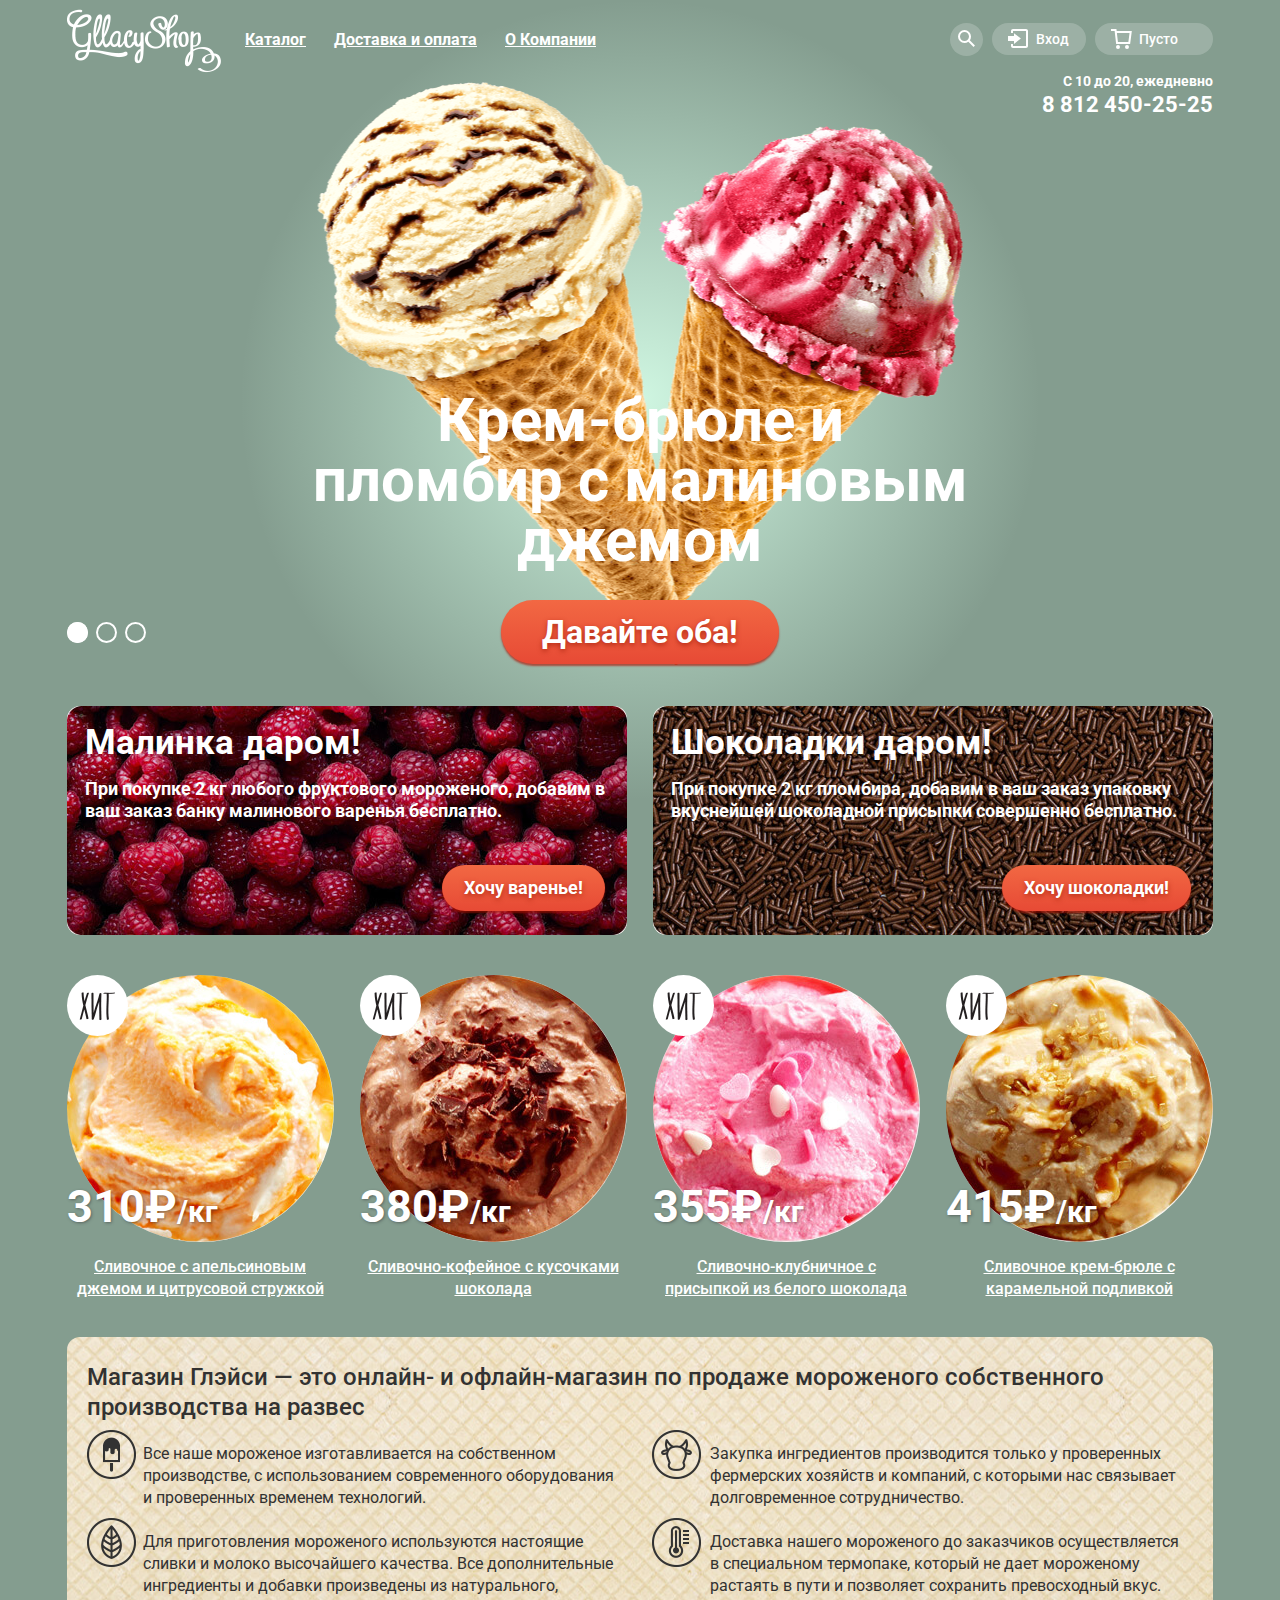
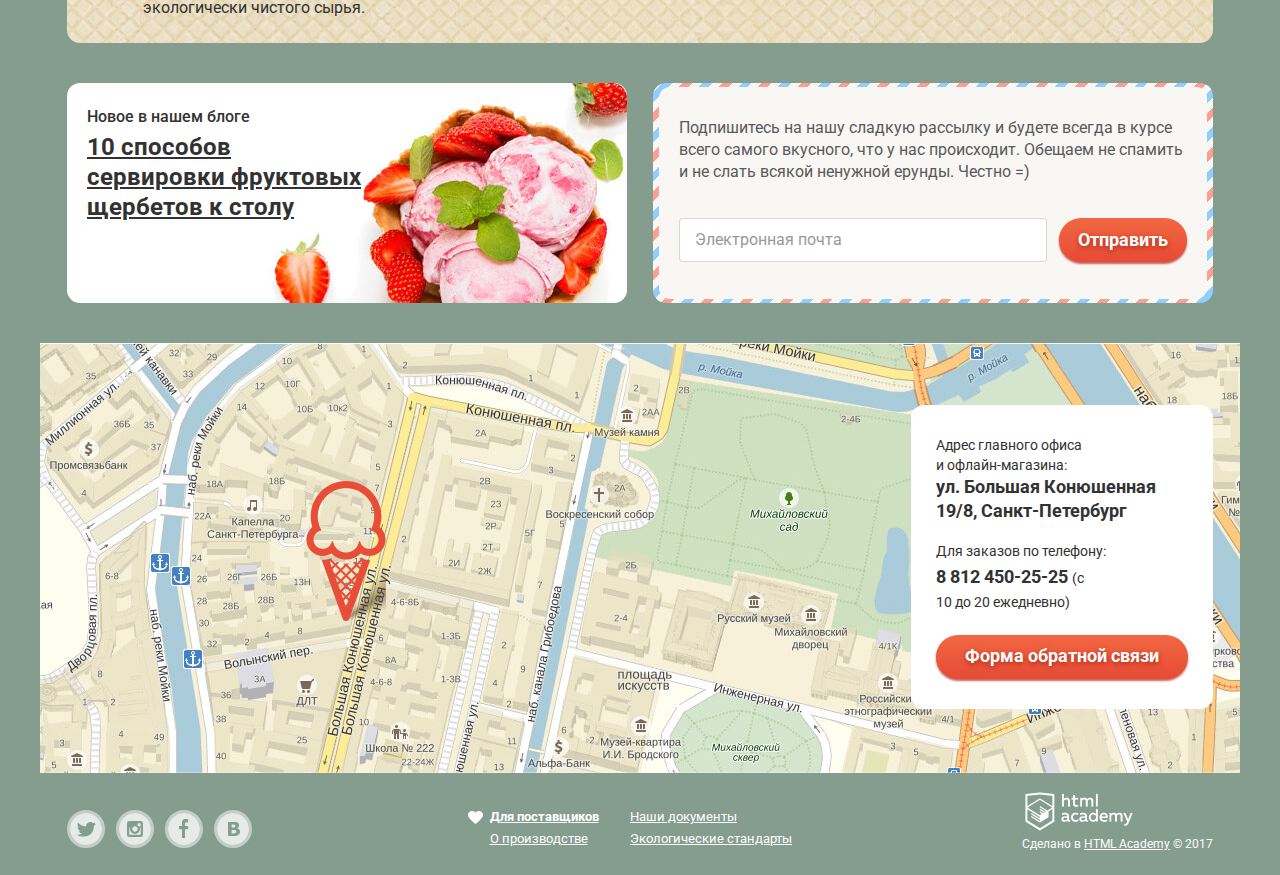
==== commit 8f2acbde: "сделал открытие закрытие формы обратной связи" ====
--- a/index.html
+++ b/index.html
@@ -307,5 +307,6 @@
       </form>
     </section>
     <div class="overlay"></div>
+    <script src="js/script.js" type="text/javascript"></script>
   </body>
 </html>
--- a/css/style.css
+++ b/css/style.css
@@ -1187,7 +1187,7 @@
   position: relative;
 
   margin: 0 auto;
-  margin-bottom: 17px;
+  margin-bottom: 19px;
   width: 1200px;
 }
 
@@ -2038,7 +2038,26 @@
   opacity: 0.3;
 }
 
+@keyframes emergence {
+  0% {
+    -webkit-transform: scale(0);
+            transform: scale(0);
+  }
+  100% {
+    -webkit-transform: scale(1);
+            transform: scale(1);
+  }
+}
+
 .open-popup {
+  display: block;
+
+  -webkit-animation: emergence 0.6s;
+
+          animation: emergence 0.6s;
+}
+
+.open-overlay {
   display: block;
 }
 
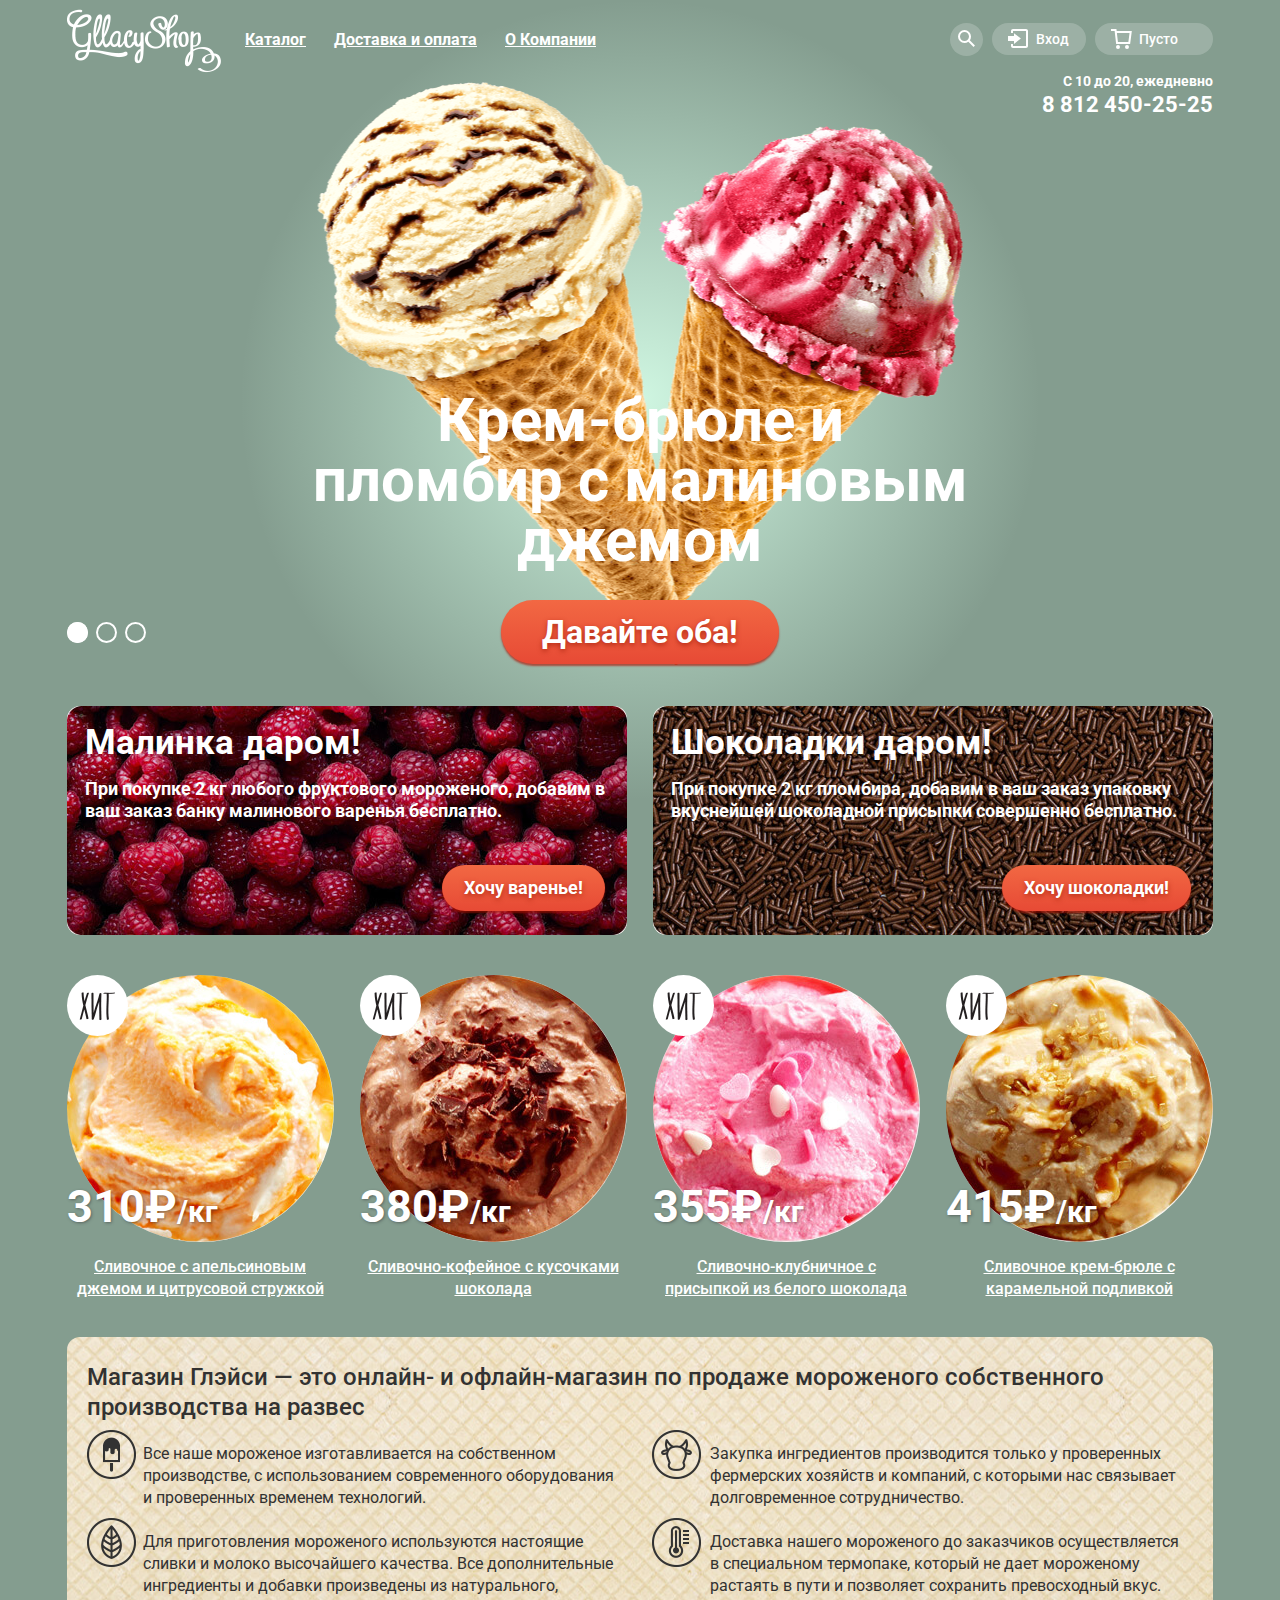
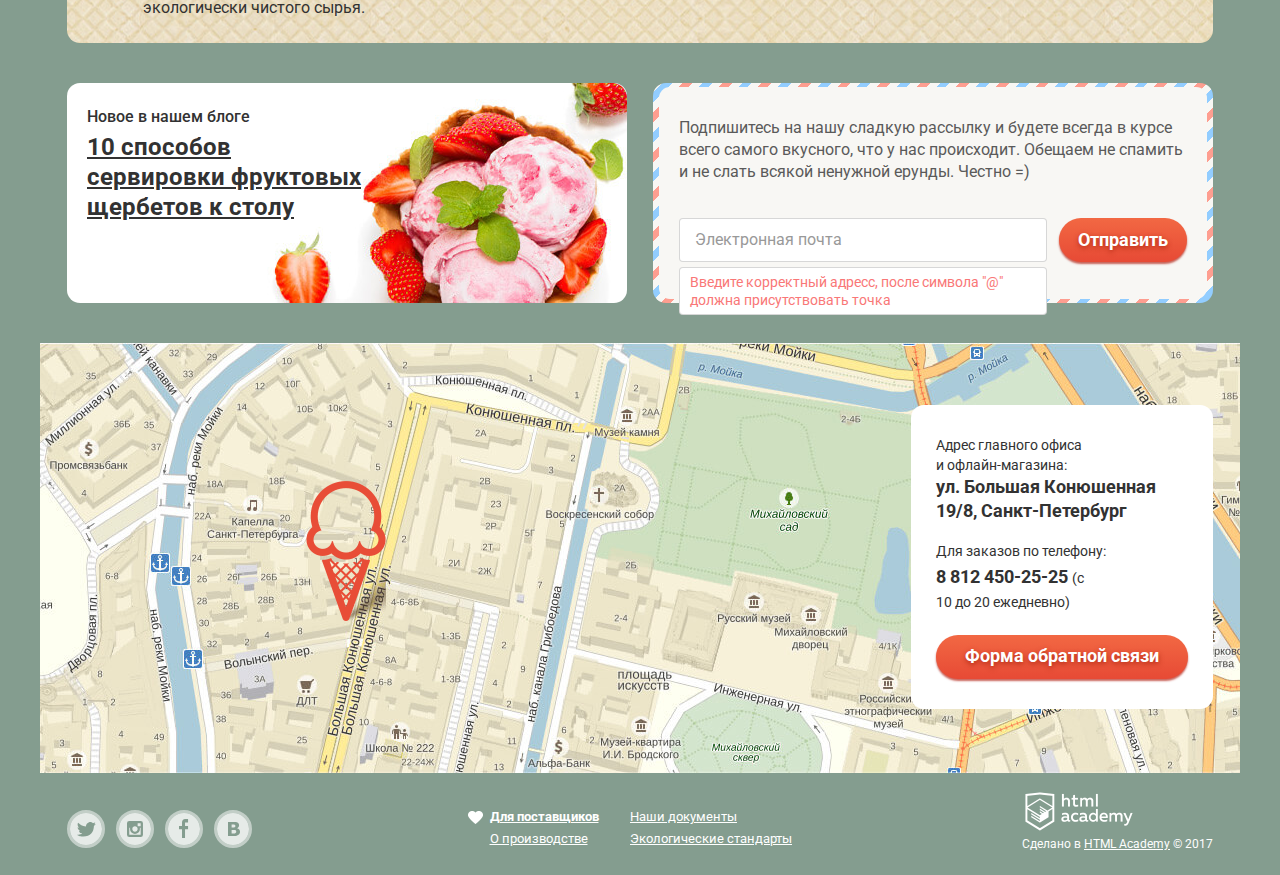
==== commit 098c2435: "валидация формы" ====
--- a/index.html
+++ b/index.html
@@ -7,7 +7,7 @@
     <link rel="stylesheet" href="css/normalize.css">
     <link rel="stylesheet" href="css/style.css">
   </head>
-  <body class="index-raspberries">
+  <body class="index bg1">
     <div class="container">
       <header class="main-header">
         <nav class="main-navigation">
@@ -209,10 +209,11 @@
             <div class="subscription-wrapper">
               <p class="subscription-page">Подпишитесь на нашу сладкую рассылку и будете всегда в курсе всего самого вкусного, что у нас происходит. Обещаем не спамить и не слать всякой ненужной ерунды. Честно =)</p>
               <form class="subscription-form" action="https://echo.htmlacademy.ru" method="post">
-                <p class="form-email">
+                <div class="form-email">
                   <label class="visually-hidden" for="email">Ваша электронная почта</label>
                   <input type="email" id="email" name="email" placeholder="Электронная почта">
-                </p>
+                  <p class="email-error">Введите корректный адресс, после символа "@" должна присутствовать точка</p>
+                </div>
                 <button class="btn btn-form" type="submit">Отправить</button>
               </form>
             </div>
--- a/css/style.css
+++ b/css/style.css
@@ -11,16 +11,16 @@
   background-color: #849d8f;
 }
 
-.index-raspberries {
+.bg1 {
   background-image: radial-gradient(circle closest-side at 50% 400px, #cff6e1, transparent);
 }
 
-.index-lemon {
+.bg2 {
   background-color: #8996a6;
   background-image: radial-gradient(circle closest-side at 50% 400px, #d6ebfc, transparent);
 }
 
-.index-strawberry {
+.bg3 {
   background-color: #9d8b84;
   background-image: radial-gradient(circle closest-side at 50% 400px, #f9e3da, transparent);
 }
@@ -1142,7 +1142,7 @@
 }
 
 .form-email {
-  margin: 0;
+  position: relative;
 }
 
 .form-email input {
@@ -1171,6 +1171,31 @@
 
   border: 2px solid rgba(46, 136, 228, 0.52);
   outline: none;
+}
+
+.form-email input:invalid {
+  border-color: #f97777;
+}
+
+.email-error {
+  position: absolute;
+  top: 44px;
+  left: 0;
+
+  margin: 0;
+  margin-top: 5px;
+  padding: 5px 10px;
+  width: 100%;
+  box-sizing: border-box;
+
+  color: #f97777;
+  font-size: 14px;
+  font-weight: 400;
+  line-height: 18px;
+
+  background-color: #ffffff;
+  border: 1px solid rgba(178, 178, 178, 0.52);
+  border-radius: 4px;
 }
 
 .btn-form {
@@ -2049,16 +2074,40 @@
   }
 }
 
+@keyframes shake {
+  0%,
+  100% {
+    transform: rotate(0);
+  }
+
+  10%,
+  30%,
+  50%,
+  70%,
+  90% {
+    transform: rotate(-10deg);
+  }
+
+  20%,
+  40%,
+  60%,
+  80% {
+    transform: rotate(10deg);
+  }
+}
+
 .open-popup {
   display: block;
 
-  -webkit-animation: emergence 0.6s;
-
-          animation: emergence 0.6s;
+  animation: emergence 0.6s;
 }
 
 .open-overlay {
   display: block;
+}
+
+.modal-error {
+  animation: shake 0.6s;
 }
 
 .copyright-link:hover,
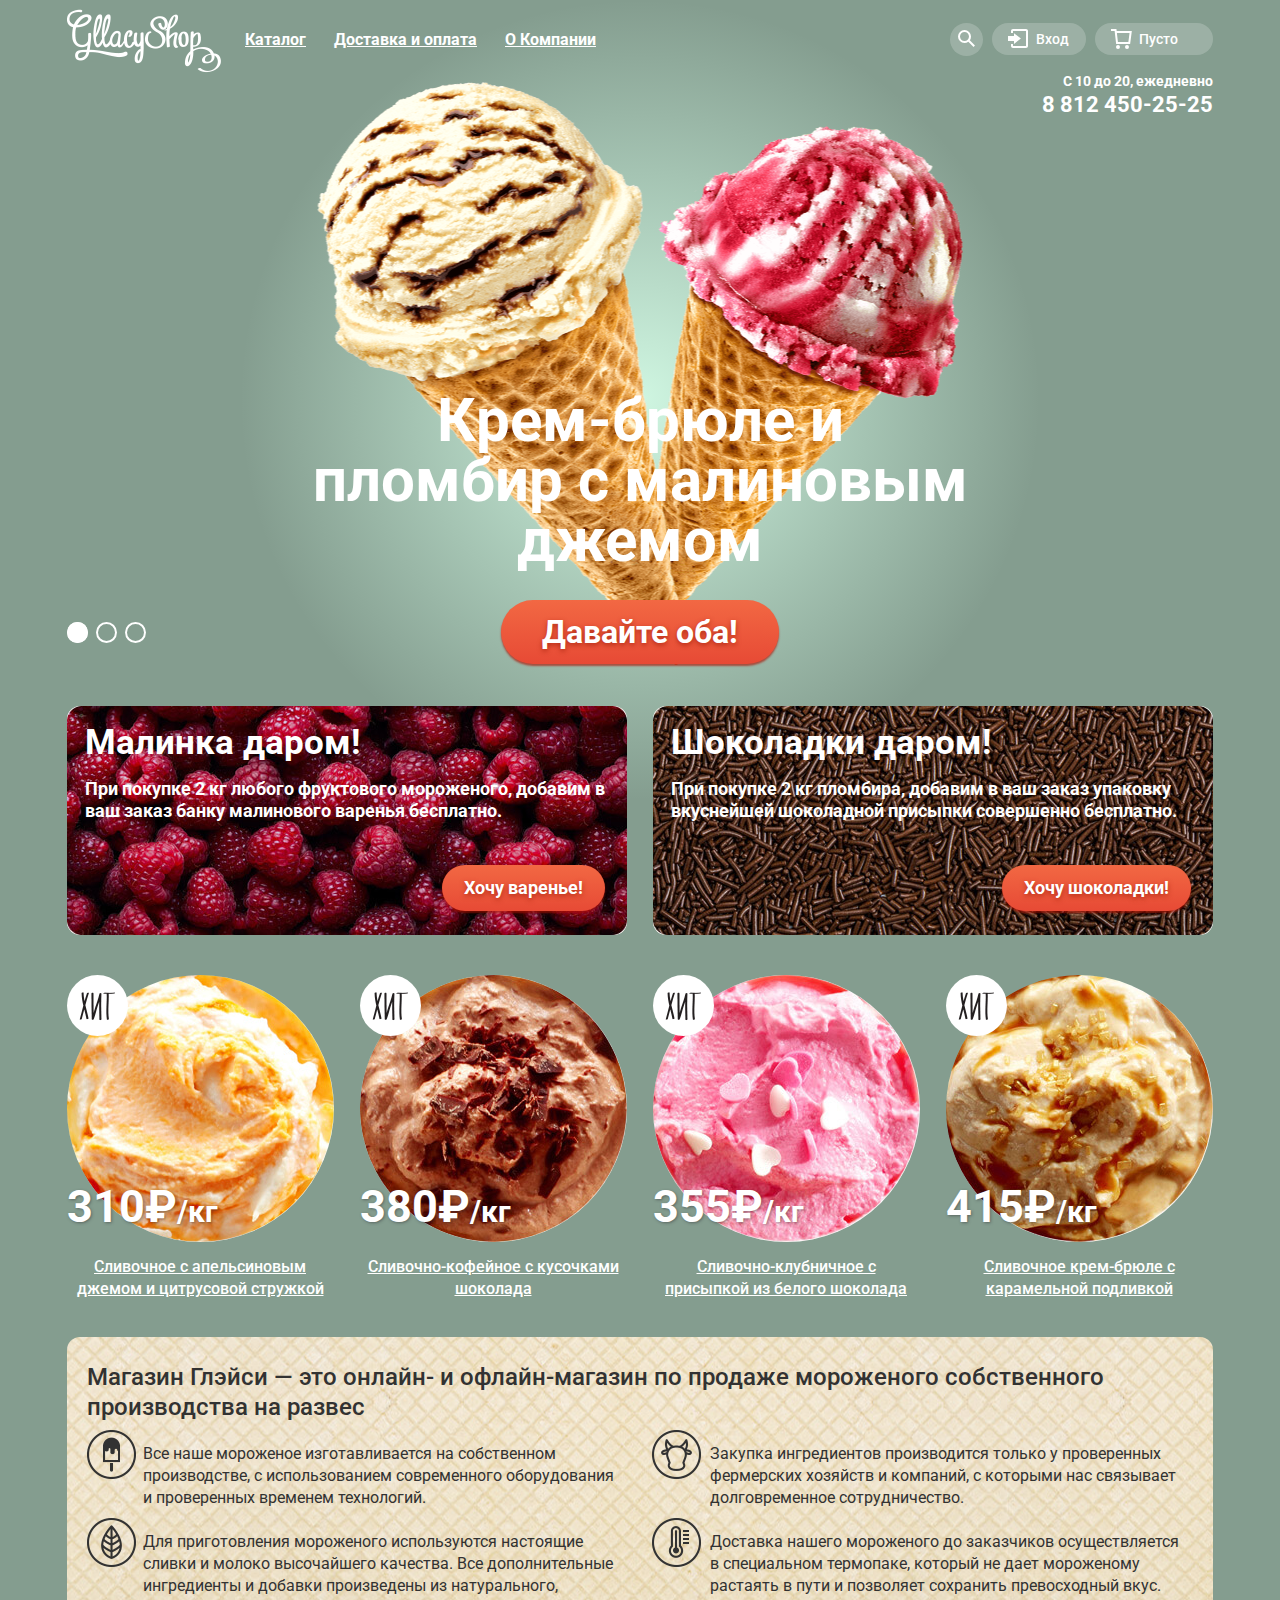
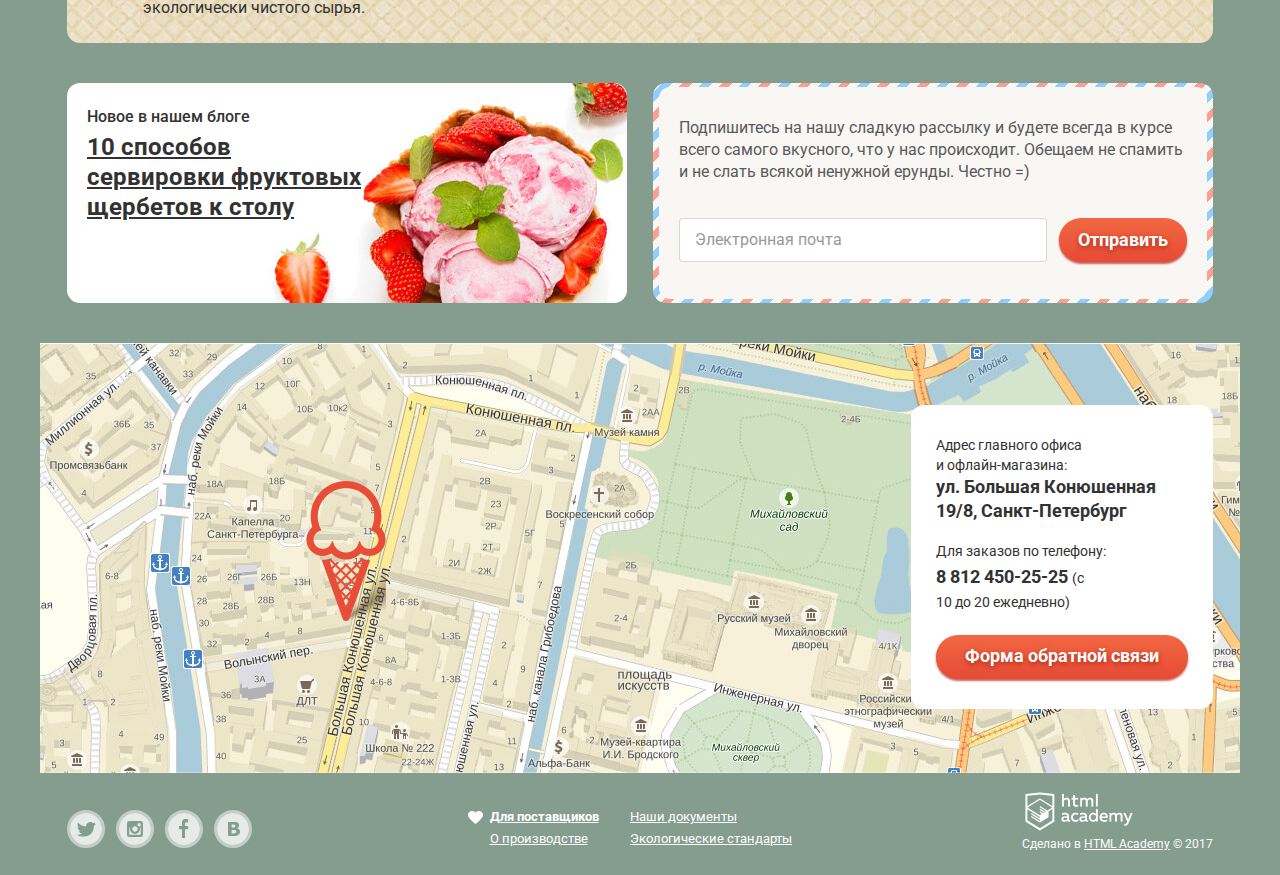
==== commit 496cb05f: "начал делать ползунки на странице каталога" ====
--- a/index.html
+++ b/index.html
@@ -212,7 +212,6 @@
                 <div class="form-email">
                   <label class="visually-hidden" for="email">Ваша электронная почта</label>
                   <input type="email" id="email" name="email" placeholder="Электронная почта">
-                  <p class="email-error">Введите корректный адресс, после символа "@" должна присутствовать точка</p>
                 </div>
                 <button class="btn btn-form" type="submit">Отправить</button>
               </form>
--- a/css/style.css
+++ b/css/style.css
@@ -1177,27 +1177,6 @@
   border-color: #f97777;
 }
 
-.email-error {
-  position: absolute;
-  top: 44px;
-  left: 0;
-
-  margin: 0;
-  margin-top: 5px;
-  padding: 5px 10px;
-  width: 100%;
-  box-sizing: border-box;
-
-  color: #f97777;
-  font-size: 14px;
-  font-weight: 400;
-  line-height: 18px;
-
-  background-color: #ffffff;
-  border: 1px solid rgba(178, 178, 178, 0.52);
-  border-radius: 4px;
-}
-
 .btn-form {
   padding: 10px 19px;
 
@@ -1431,9 +1410,9 @@
 .line {
   position: absolute;
   top: 0;
-  left: 17px;
-
-  width: 106px;
+  left: 23px;
+
+  width: 92px;
   height: 4px;
 
   background-color: #ffffff;
@@ -1462,7 +1441,7 @@
 }
 
 .max {
-  left: 110px;
+  left: 105px;
 }
 
 .min:hover,
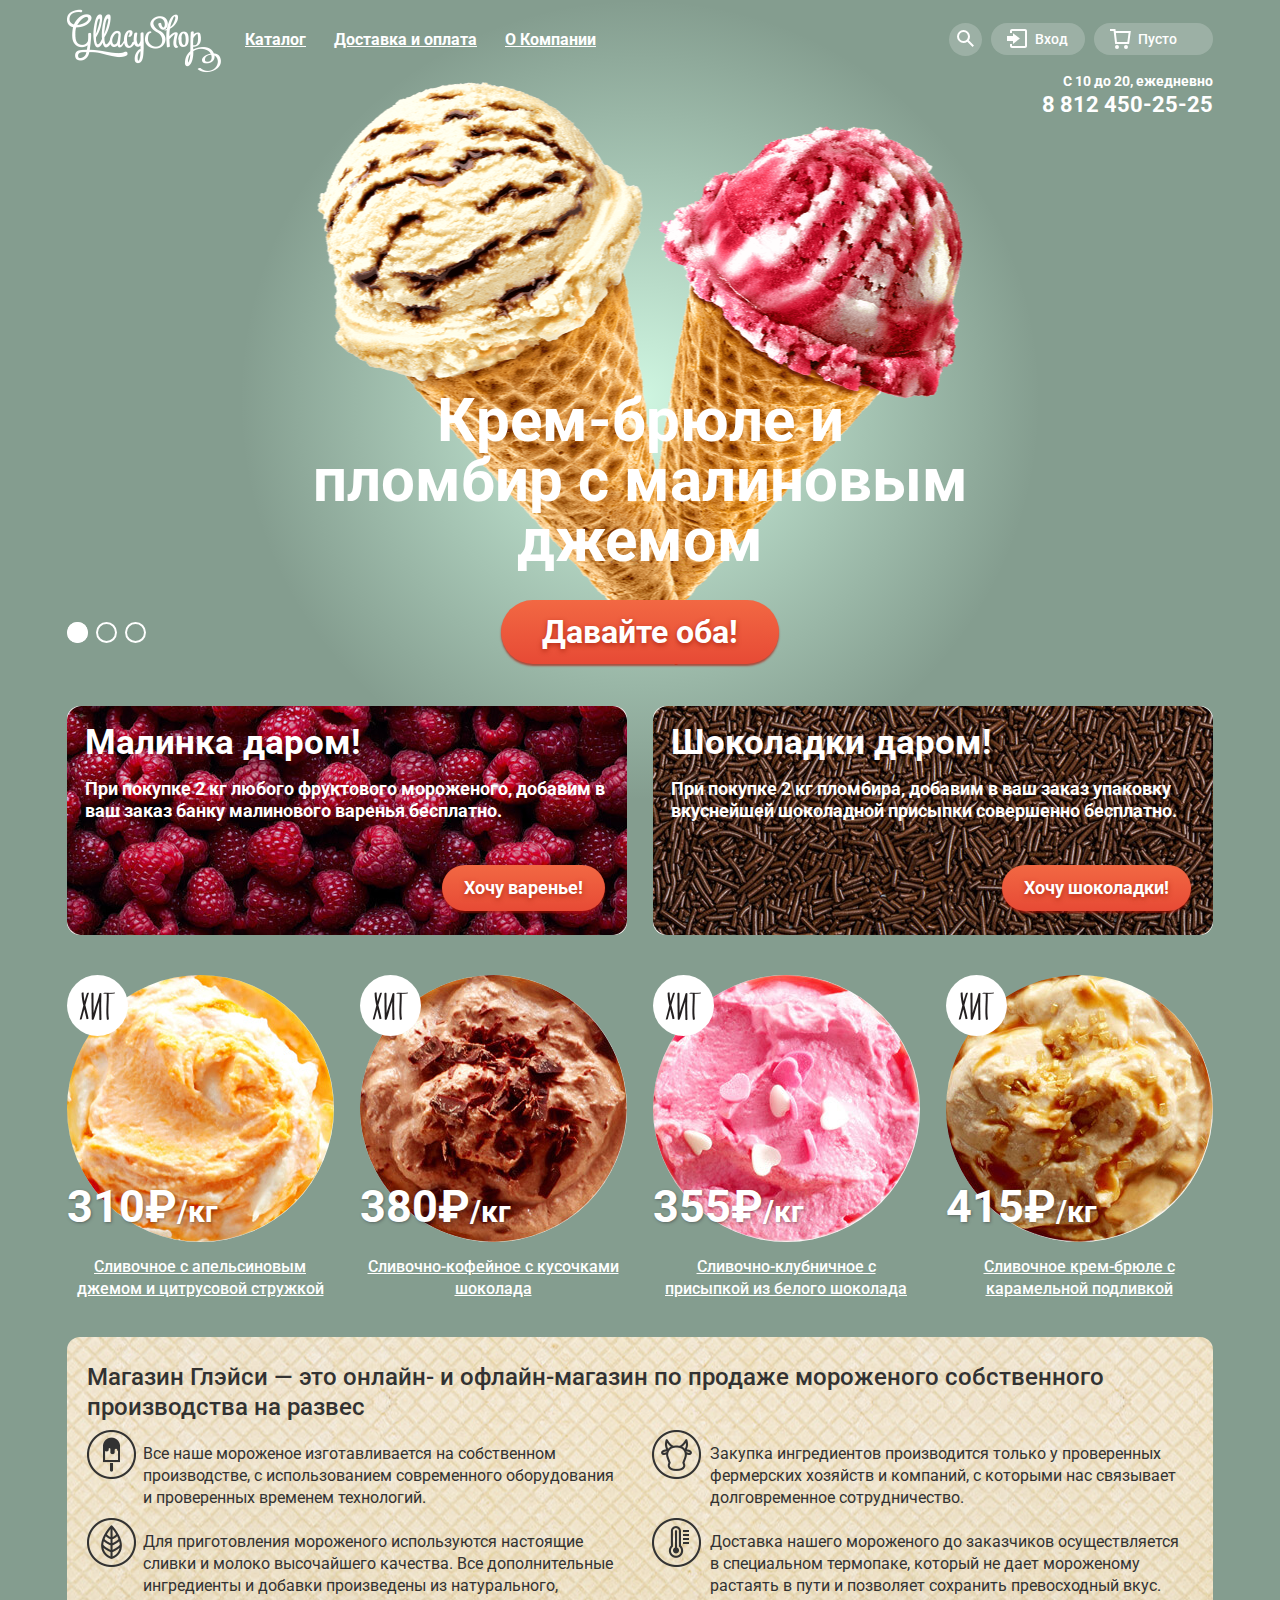
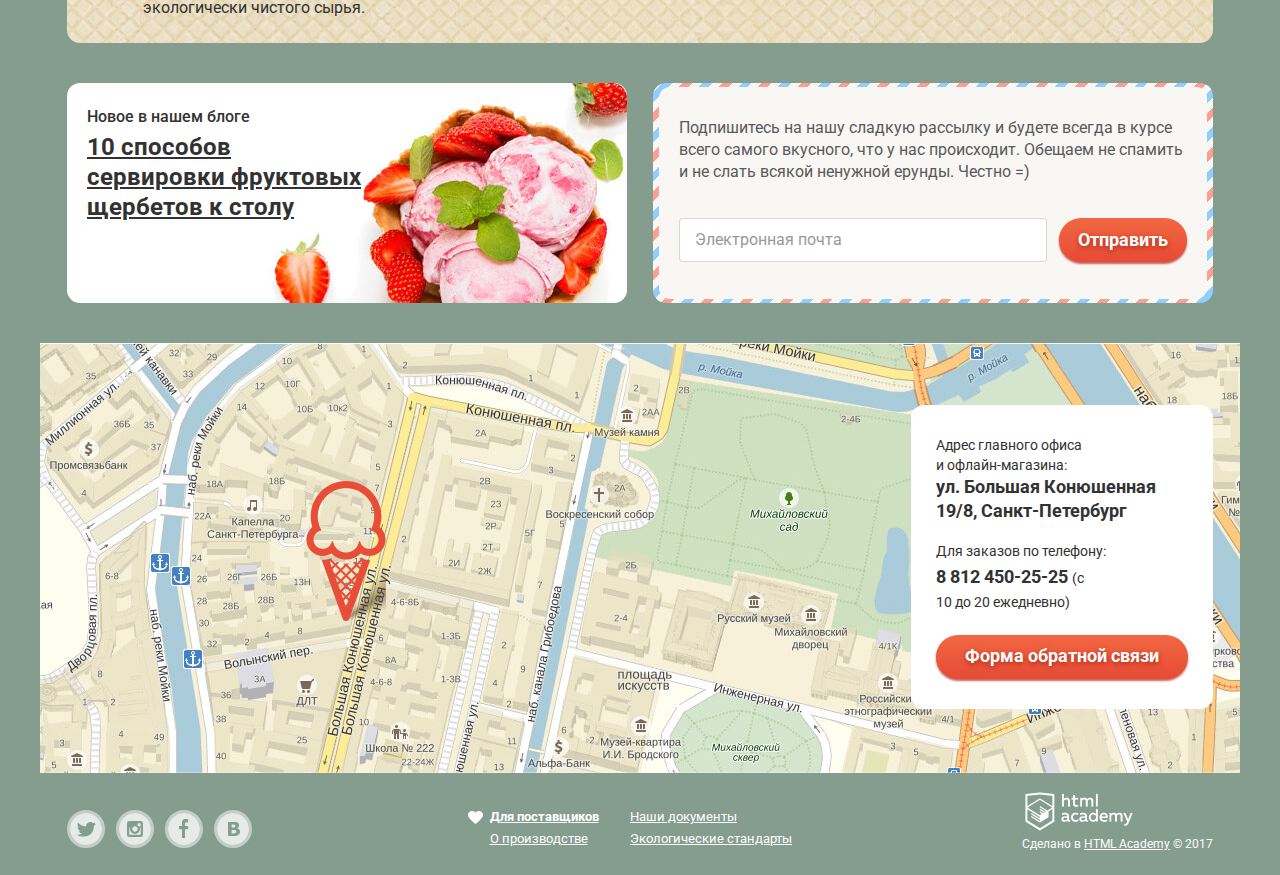
==== commit 521d8e70: "Оживляю корзину" ====
--- a/index.html
+++ b/index.html
@@ -73,7 +73,8 @@
               <a class="navigation-link basket-link" href="#">
                 <span class="visually-hidden">Ваша карзина: </span>
                 <svg class="basket-icon" xmlns="http://www.w3.org/2000/svg" width="21" height="20"><g fill="#FFF"><path d="M5.657 2.031L5.422 0H0v2h3.64l1.5 13h13.988l1.699-12.969H5.657zM17.372 13H6.922L5.888 4.031h12.66L17.372 13z"/><polygon points="5.888,4.031 6.922,13 17.372,13 18.548,4.031 "/><circle cx="6.984" cy="18" r="2"/><circle cx="15.984" cy="18" r="2"/></g></svg>
-                Пусто</a>
+				<span class="amount-product">Пусто</span>
+                </a>
             </li>
           </ul>
         </nav>
@@ -153,6 +154,7 @@
               </p>
               <p class="product-price">310₽<span class="price-weight">/кг</span></p>
               <a class="btn btn-product" href="#">Быстрый просмотр</a>
+			  <a class="btn choice-basket" href="#">В корзину</a>
             </li>
             <li class="product-item product-hit">
               <h3 class="product-title"><a href="#">Сливочно-кофейное с кусочками шоколада</a></h3>
@@ -161,6 +163,7 @@
               </p>
               <p class="product-price">380₽<span class="price-weight">/кг</span></p>
               <a class="btn btn-product" href="#">Быстрый просмотр</a>
+			  <a class="btn choice-basket" href="#">В корзину</a>
             </li>
             <li class="product-item product-hit">
               <h3 class="product-title"><a href="#">Сливочно-клубничное с присыпкой из белого шоколада</a></h3>
@@ -169,6 +172,7 @@
               </p>
               <p class="product-price">355₽<span class="price-weight">/кг</span></p>
               <a class="btn btn-product" href="#">Быстрый просмотр</a>
+			  <a class="btn choice-basket" href="#">В корзину</a>
             </li>
             <li class="product-item product-hit">
               <h3 class="product-title"><a href="#">Сливочное крем-брюле с карамельной подливкой</a></h3>
@@ -177,6 +181,7 @@
               </p>
               <p class="product-price">415₽<span class="price-weight">/кг</span></p>
               <a class="btn btn-product" href="#">Быстрый просмотр</a>
+			  <a class="btn choice-basket" href="#">В корзину</a>
             </li>
           </ul>
         </section>
@@ -308,5 +313,6 @@
     </section>
     <div class="overlay"></div>
     <script src="js/script.js" type="text/javascript"></script>
+	<script src="js/addProduct.js" type="text/javascript"></script>
   </body>
 </html>
--- a/css/style.css
+++ b/css/style.css
@@ -437,29 +437,27 @@
 }
 
 .basket-link {
-  padding-right: 35px;
-}
-
-.basket-full {
-  padding-right: 17px;
+  min-width: 119px;
+  box-sizing: border-box;
+  padding-right: 10px;
 }
 
 .basket-icon polygon {
   fill: transparent;
 }
 
-.basket-full path,
-.basket-full:hover path,
-.basket-full:active path,
-.basket-full circle,
-.basket-full:hover circle,
-.basket-full:active circle {
+.basket-link-full path,
+.basket-link-full:hover path,
+.basket-link-full:active path,
+.basket-link-full circle,
+.basket-link-full:hover circle,
+.basket-link-full:active circle {
   fill: #000000;
 }
 
-.basket-full polygon,
-.basket-full:hover polygon,
-.basket-full:active polygon {
+.basket-link-full polygon,
+.basket-link-full:hover polygon,
+.basket-link-full:active polygon {
   fill: #e84d37;
 }
 
@@ -979,7 +977,6 @@
   display: none;
   padding: 10px 17px;
   padding-left: 16px;
-  margin: 0 auto;
 
   color: #fefefe;
   font-size: 18px;
@@ -989,8 +986,35 @@
   border-radius: 22px;
 }
 
+.choice-basket {
+  position: absolute;
+  top: 110px;
+  left: 50%;
+
+  display: none;
+  padding: 10px 17px;
+  min-width: 130px;
+  box-sizing: border-box;
+
+  color: #fefefe;
+  font-size: 18px;
+  font-weight: 700;
+  line-height: 24px;
+  text-align: center;
+
+  border-radius: 22px;
+  opacity: 0.7;
+  
+  transform: translateX(-50%);
+}
+
+.choice-basket:hover {
+  opacity: 1;
+}
+
 .product-item:hover::before,
-.product-item:hover .btn-product {
+.product-item:hover .btn-product,
+.product-item:hover .choice-basket {
   display: block;
 }
 
